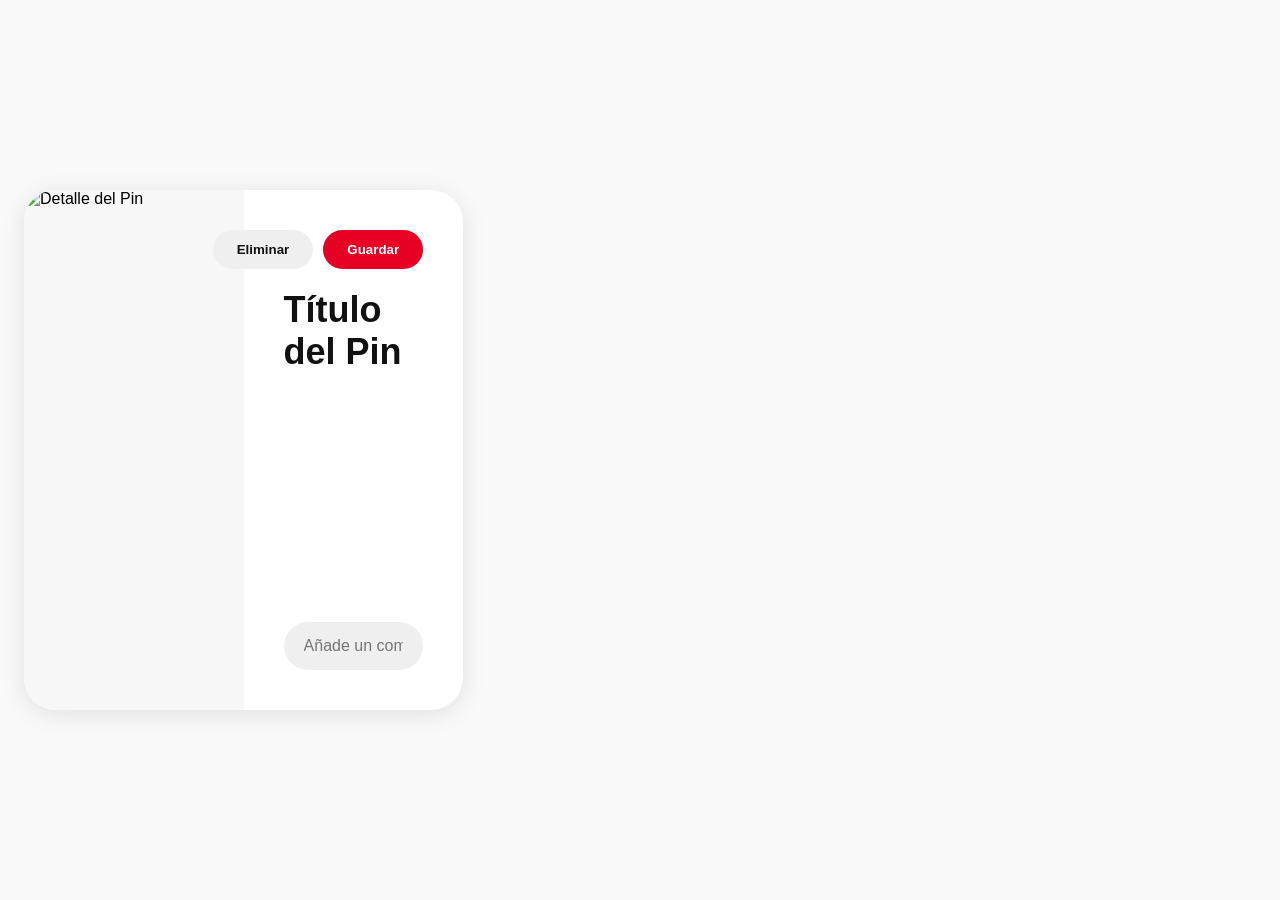
==== detalle.html @ f03af900 "cambios en html" ====
<!DOCTYPE html>
<html lang="es">
<head>
    <meta charset="UTF-8">
    <title>Detalle de Pin | Pinterest-UIDE</title>
    <link rel="stylesheet" href="/css/index.css">
    <link rel="stylesheet" href="/css/detalle.css">
    <script src="https://code.jquery.com/jquery-3.6.0.min.js"></script>
</head>
<body>
    <div class="pin-detail-container">
        <div class="pin-detail-card">
            <div class="pin-detail-image">
                <img id="main-image" src="" alt="Detalle del Pin">
            </div>
            <div class="pin-detail-info">
                <div class="pin-detail-actions">
                    <button class="btn-delete-pin">Eliminar</button>
                    <button class="btn-save">Guardar</button>
                </div>
                <h2 id="pin-title">Título del Pin</h2>
                <div class="comments-section" id="comments-container">
                    </div>
                <div class="comment-box-input">
                    <input type="text" placeholder="Añade un comentario">
                </div>
            </div>
        </div>
    </div>

    <script>
        $(document).ready(function() {
            // Obtener la URL de la imagen de los parámetros
            const urlParams = new URLSearchParams(window.location.search);
            const imageUrl = urlParams.get('image');

            if (imageUrl) {
                $('#main-image').attr('src', imageUrl);
            }
        });
    </script>
</body>
</html>
---- css/index.css ----
/* Reset básico */
* { 
    margin: 0; 
    padding: 0; 
    box-sizing: border-box; 
}

body { 
    display: flex; 
    min-height: 100vh; 
    font-family: -apple-system, BlinkMacSystemFont, "Segoe UI", Roboto, Helvetica, Arial, sans-serif; 
    background-color: #ffffff;
}

/* --- SIDEBAR FIJA --- */
.sidebar { 
    width: 80px; 
    height: 100vh;
    position: fixed;
    left: 0;
    top: 0;
    display: flex; 
    flex-direction: column; 
    align-items: center; 
    padding: 16px 0; 
    background-color: white;
    z-index: 1000;
}

.logo-container { margin-bottom: 24px; }
.logo-img { width: 32px; height: 32px; cursor: pointer; border-radius: 50%; transition: transform 0.2s; }
.logo-img:hover { transform: scale(1.1); }

.nav-icons {
    display: flex;
    flex-direction: column;
    gap: 24px; 
    flex-grow: 1;
}

.settings-container {
    margin-top: auto; 
    padding-bottom: 20px;
}

.icon {
    width: 48px;
    height: 48px;
    padding: 12px;
    display: flex;
    align-items: center;
    justify-content: center;
    cursor: pointer;
    border-radius: 50%;
    transition: background-color 0.2s ease, transform 0.2s;
}

.icon:hover { background-color: #efefef; transform: scale(1.05); }

/* --- CONTENIDO PRINCIPAL --- */
.main-wrapper { 
    flex: 1; 
    margin-left: 80px; 
    display: flex; 
    flex-direction: column; 
}

/* --- HEADER --- */
header {
    display: flex;
    align-items: center;
    padding: 10px 20px;
    height: 80px;
    gap: 15px;
}

.search-container {
    flex-grow: 1;
    display: flex;
    align-items: center;
    background-color: #efefef;
    border-radius: 25px;
    padding: 0 15px;
    height: 48px;
    transition: background-color 0.2s;
}

.search-container:hover { background-color: #e0e0e0; }

.search-icon { width: 20px; height: 20px; opacity: 0.6; }
.camera-icon { width: 24px; height: 24px; cursor: pointer; opacity: 0.6; }

input {
    flex-grow: 1;
    background-color: transparent;
    border: none;
    padding: 10px 15px;
    font-size: 16px;
    outline: none;
}

.profile-icon {
    width: 40px;
    height: 40px;
    border-radius: 50%;
    background-color: #ddd;
    display: flex;
    align-items: center;
    justify-content: center;
    cursor: pointer;
    transition: transform 0.2s;
}

.profile-icon:hover { transform: scale(1.1); }

/* --- CUADRÍCULA MASONRY CON EFECTO HOVER --- */
.masonry-grid { 
    column-count: 5; 
    column-gap: 15px; 
    padding: 20px; 
}

.post-card { 
    display: inline-block;
    width: 100%;
    break-inside: avoid; 
    margin-bottom: 15px;
    cursor: pointer;
    transition: transform 0.3s ease;
}

.post-card:hover {
    transform: scale(1.02); 
    filter: brightness(90%); 
}

.post-card img { 
    width: 100%; 
    display: block; 
    border-radius: 16px; 
}

.detail-page {
    background-color: rgba(0, 0, 0, 0.7);
    display: flex;
    justify-content: center;
    align-items: center;
    min-height: 100vh;
}

.back-btn {
    position: absolute;
    top: 20px; left: 20px;
    background: white;
    border-radius: 50%;
    width: 40px; height: 40px;
    border: none; cursor: pointer;
}

/* Responsividad */
@media (max-width: 1200px) { .masonry-grid { column-count: 4; } }
@media (max-width: 900px) { .masonry-grid { column-count: 3; } }
@media (max-width: 600px) { .masonry-grid { column-count: 2; } }
---- css/detalle.css ----
/* Definición de variables globales (asegúrate de que estén en tu index.css o aquí) */
:root {
    --pinterest-red: #e60023;
    --pinterest-red-hover: #ad081b;
    --gray-light: #efefef;
    --gray-hover: #e2e2e2;
    --text-dark: #111111;
    --text-muted: #767676;
}

body {
    margin: 0;
    padding: 0;
    font-family: -apple-system, BlinkMacSystemFont, "Segoe UI", Roboto, Oxygen, Ubuntu, Cantarell, sans-serif;
    background-color: #f9f9f9;
}

.pin-detail-container {
    display: flex;
    justify-content: center;
    align-items: center;
    padding: 80px 24px;
    min-height: 100vh;
}

.pin-detail-card {
    background: #ffffff;
    display: flex;
    width: 100%;
    max-width: 1000px;
    border-radius: 32px;
    box-shadow: 0 4px 24px rgba(0,0,0,0.1);
    overflow: hidden;
    min-height: 520px;
}

.pin-detail-image {
    width: 50%;
    background: #f7f7f7;
    display: flex;
    align-items: center;
    justify-content: center;
}

.pin-detail-image img {
    width: 100%;
    height: 100%;
    object-fit: cover;
    display: block;
}

.pin-detail-info {
    width: 50%;
    padding: 40px;
    display: flex;
    flex-direction: column;
}

.pin-detail-actions {
    display: flex;
    justify-content: flex-end;
    margin-bottom: 20px;
    gap: 10px;
}

.btn-save {
    background-color: var(--pinterest-red);
    color: white;
    border: none;
    padding: 12px 24px;
    border-radius: 24px;
    font-weight: 700;
    cursor: pointer;
}

.btn-save:hover {
    background-color: var(--pinterest-red-hover);
}

.btn-delete-pin {
    background-color: var(--gray-light);
    color: var(--text-dark);
    border: none;
    padding: 12px 24px;
    border-radius: 24px;
    font-weight: 700;
    cursor: pointer;
}

.pin-detail-info h2 {
    font-size: 36px;
    margin: 0 0 20px 0;
    color: var(--text-dark);
}

.comments-section {
    flex-grow: 1;
    margin: 20px 0;
    overflow-y: auto;
    max-height: 200px;
}

.comment-box-input input {
    width: 100%;
    height: 48px;
    background-color: var(--gray-light);
    border: none;
    border-radius: 24px;
    padding: 0 20px;
    box-sizing: border-box;
}

/* Responsividad para móviles */
@media (max-width: 768px) {
    .pin-detail-card {
        flex-direction: column;
    }
    .pin-detail-image, .pin-detail-info {
        width: 100%;
    }
    .pin-detail-image {
        min-height: 300px;
    }
}
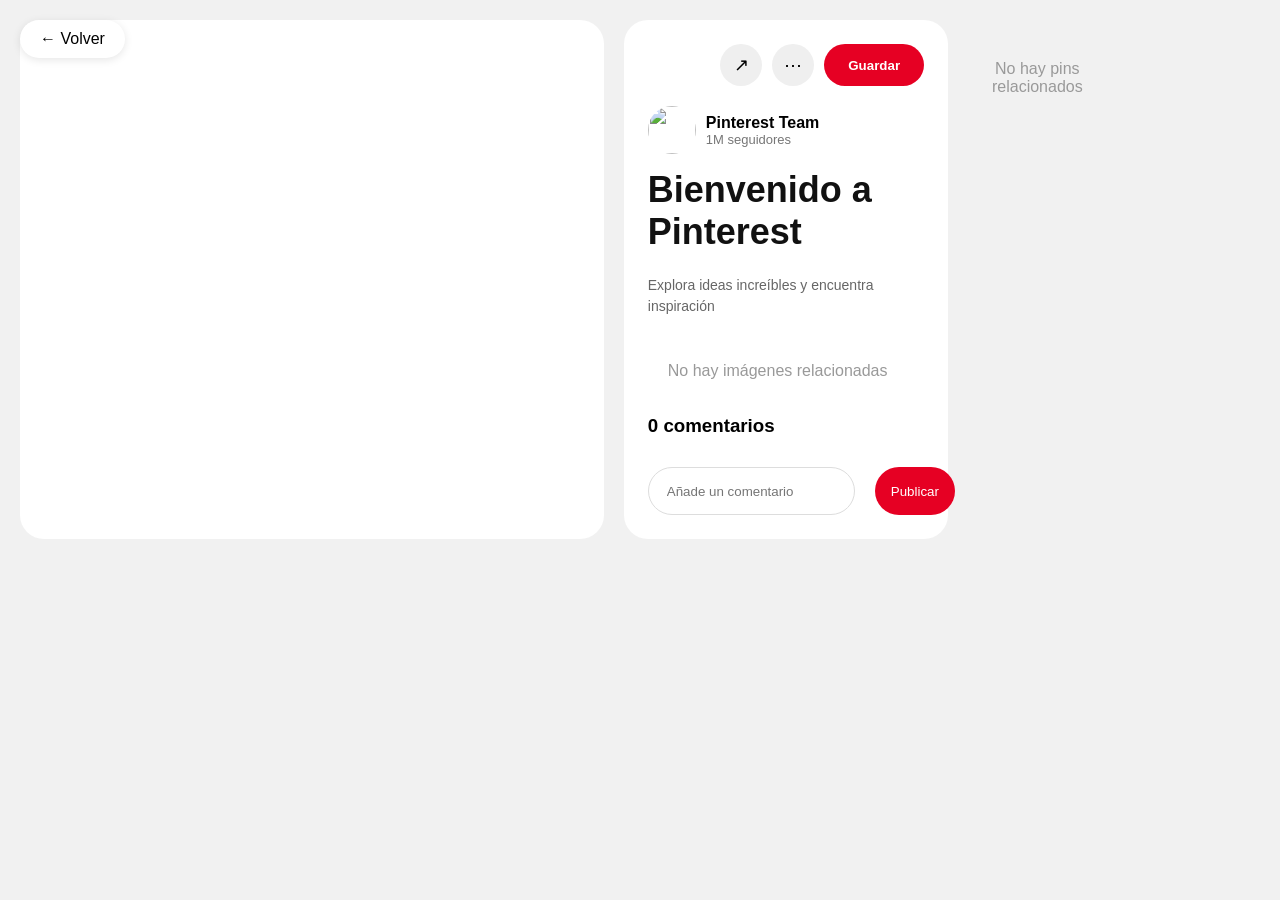
==== commit cf669f78: "cambios iniciales detalle.html y .css" ====
--- a/detalle.html
+++ b/detalle.html
@@ -1,43 +1,349 @@
 <!DOCTYPE html>
 <html lang="es">
+
 <head>
     <meta charset="UTF-8">
-    <title>Detalle de Pin | Pinterest-UIDE</title>
-    <link rel="stylesheet" href="/css/index.css">
+    <meta name="viewport" content="width=device-width, initial-scale=1.0">
+    <title>Detalle de Pin</title>
+
+    <!-- CSS externo -->
     <link rel="stylesheet" href="/css/detalle.css">
+
     <script src="https://code.jquery.com/jquery-3.6.0.min.js"></script>
 </head>
+
 <body>
+
+    <!-- Botón para regresar -->
+    <button class="back-button" onclick="window.location.href='index.html'">← Volver</button>
+
     <div class="pin-detail-container">
+
         <div class="pin-detail-card">
+
+            <!-- Imagen principal -->
             <div class="pin-detail-image">
-                <img id="main-image" src="" alt="Detalle del Pin">
+                <img id="main-image" src="" alt="Pin">
             </div>
+
+            <!-- Información -->
             <div class="pin-detail-info">
+
                 <div class="pin-detail-actions">
-                    <button class="btn-delete-pin">Eliminar</button>
+                    <button class="btn-icon">↗</button>
+                    <button class="btn-icon">⋯</button>
                     <button class="btn-save">Guardar</button>
                 </div>
-                <h2 id="pin-title">Título del Pin</h2>
-                <div class="comments-section" id="comments-container">
+
+                <div class="pin-author" id="author-info">
+                    <img id="author-avatar" src="https://i.pravatar.cc/100?img=12">
+                    <div class="author-data">
+                        <strong id="author-name"></strong>
+                        <span id="author-followers"></span>
                     </div>
+                </div>
+
+                <h2 id="pin-title"></h2>
+                <p id="pin-description" class="pin-description"></p>
+
+                <div class="mini-gallery" id="mini-gallery">
+                    <!-- Las imágenes relacionadas se cargarán aquí -->
+                </div>
+
+                <div class="comments-header">
+                    <h3 id="comments-count">0 comentarios</h3>
+                </div>
+
+                <div class="comments-section" id="comments-section">
+                    <!-- Los comentarios se cargarán aquí -->
+                </div>
+
                 <div class="comment-box-input">
-                    <input type="text" placeholder="Añade un comentario">
-                </div>
+                    <input type="text" id="comment-input" placeholder="Añade un comentario">
+                    <button id="submit-comment" class="btn-submit">Publicar</button>
+                </div>
+
             </div>
+
+            <!-- Recomendados -->
+            <div class="related-pins" id="related-pins">
+                <!-- Los pins relacionados se cargarán aquí -->
+            </div>
+
         </div>
+
     </div>
 
     <script>
-        $(document).ready(function() {
+        $(document).ready(function () {
+
             // Obtener la URL de la imagen de los parámetros
-            const urlParams = new URLSearchParams(window.location.search);
-            const imageUrl = urlParams.get('image');
-
-            if (imageUrl) {
-                $('#main-image').attr('src', imageUrl);
-            }
+            const params = new URLSearchParams(window.location.search);
+            const imageUrl = params.get('image');
+            let currentPost = null;
+            let allPosts = [];
+
+            // Función para obtener todos los posts del backend
+            async function fetchAllPosts() {
+                try {
+                    const response = await fetch('http://localhost:8000/posts');
+                    allPosts = await response.json();
+                    return allPosts;
+                } catch (error) {
+                    console.error('Error cargando posts:', error);
+                    return [];
+                }
+            }
+
+            // Función para obtener el post actual por URL
+            function getCurrentPost() {
+                if (!imageUrl) return null;
+                return allPosts.find(post => post.url === imageUrl);
+            }
+
+            // Función para obtener posts de la misma categoría
+            function getRelatedPosts(currentPost, limit = 4) {
+                if (!currentPost) return [];
+
+                // Filtrar posts de la misma categoría, excluyendo el actual
+                const sameCategory = allPosts.filter(post =>
+                    post.categoria === currentPost.categoria && post.url !== currentPost.url
+                );
+
+                // Si no hay suficientes de la misma categoría, completar con otros posts
+                if (sameCategory.length < limit) {
+                    const otherPosts = allPosts.filter(post =>
+                        post.categoria !== currentPost.categoria && post.url !== currentPost.url
+                    );
+                    return [...sameCategory, ...otherPosts].slice(0, limit);
+                }
+
+                return sameCategory.slice(0, limit);
+            }
+
+            // Función para cargar comentarios desde localStorage
+            function loadComments(postId) {
+                const commentsKey = `comments_${postId}`;
+                const savedComments = localStorage.getItem(commentsKey);
+                return savedComments ? JSON.parse(savedComments) : [];
+            }
+
+            // Función para guardar comentarios en localStorage
+            function saveComments(postId, comments) {
+                const commentsKey = `comments_${postId}`;
+                localStorage.setItem(commentsKey, JSON.stringify(comments));
+            }
+
+            // Función para renderizar comentarios
+            function renderComments(comments) {
+                const commentsSection = $('#comments-section');
+                const commentsCount = $('#comments-count');
+
+                if (comments.length === 0) {
+                    commentsSection.html('<div class="no-comments">No hay comentarios aún. ¡Sé el primero en comentar!</div>');
+                    commentsCount.text('0 comentarios');
+                    return;
+                }
+
+                commentsCount.text(`${comments.length} ${comments.length === 1 ? 'comentario' : 'comentarios'}`);
+
+                commentsSection.empty();
+                comments.forEach(comment => {
+                    const commentDiv = $('<div>').addClass('comment');
+                    const avatar = $('<div>').addClass('comment-avatar').text(comment.nombre.charAt(0).toUpperCase());
+                    const commentContent = $('<div>').addClass('comment-content');
+                    const strong = $('<strong>').text(comment.nombre);
+                    const text = $('<span>').text(` ${comment.texto}`);
+                    const date = $('<div>').addClass('comment-date').text(new Date(comment.fecha).toLocaleDateString());
+
+                    commentContent.append(strong);
+                    commentContent.append(text);
+                    commentContent.append(date);
+                    commentDiv.append(avatar);
+                    commentDiv.append(commentContent);
+                    commentsSection.append(commentDiv);
+                });
+            }
+
+            // Función para agregar un comentario
+            function addComment(commentText, nombre) {
+                if (!commentText.trim()) return false;
+
+                const postId = currentPost.id || currentPost.url;
+                const comments = loadComments(postId);
+
+                const newComment = {
+                    id: Date.now(),
+                    nombre: nombre,
+                    texto: commentText.trim(),
+                    fecha: new Date().toISOString()
+                };
+
+                comments.push(newComment);
+                saveComments(postId, comments);
+                renderComments(comments);
+                return true;
+            }
+
+            // Función para renderizar mini galería (imágenes relacionadas)
+            function renderMiniGallery(relatedPosts) {
+                const miniGallery = $('#mini-gallery');
+                miniGallery.empty();
+
+                if (relatedPosts.length === 0) {
+                    miniGallery.html('<p class="no-related">No hay imágenes relacionadas</p>');
+                    return;
+                }
+
+                relatedPosts.slice(0, 3).forEach(post => {
+                    const img = $('<img>')
+                        .attr('src', post.url)
+                        .attr('alt', post.titulo)
+                        .attr('title', post.titulo)
+                        .on('click', function () {
+                            window.location.href = `detalle.html?image=${encodeURIComponent(post.url)}`;
+                        });
+                    miniGallery.append(img);
+                });
+            }
+
+            // Función para renderizar pins relacionados
+            function renderRelatedPins(relatedPosts) {
+                const relatedPinsSection = $('#related-pins');
+                relatedPinsSection.empty();
+
+                if (relatedPosts.length === 0) {
+                    relatedPinsSection.html('<p class="no-related">No hay pins relacionados</p>');
+                    return;
+                }
+
+                relatedPosts.forEach(post => {
+                    const relatedCard = $('<div>').addClass('related-card');
+                    const img = $('<img>')
+                        .attr('src', post.url)
+                        .attr('alt', post.titulo)
+                        .on('click', function () {
+                            window.location.href = `detalle.html?image=${encodeURIComponent(post.url)}`;
+                        });
+                    const p = $('<p>').text(post.titulo);
+
+                    relatedCard.append(img);
+                    relatedCard.append(p);
+                    relatedPinsSection.append(relatedCard);
+                });
+            }
+
+            // Función para formatear número de seguidores
+            function formatFollowers(count) {
+                if (!count) return "0 seguidores";
+                if (count >= 1000) {
+                    return (count / 1000).toFixed(1) + 'k seguidores';
+                }
+                return count + ' seguidores';
+            }
+
+            // Función principal para cargar la página
+            async function loadPage() {
+                await fetchAllPosts();
+
+                currentPost = getCurrentPost();
+
+                if (currentPost) {
+                    // Cargar imagen principal y título
+                    $("#main-image").attr("src", currentPost.url);
+                    $("#pin-title").text(currentPost.titulo);
+
+                    // Cargar descripción si existe
+                    if (currentPost.descripcion) {
+                        $("#pin-description").text(currentPost.descripcion).show();
+                    } else {
+                        $("#pin-description").hide();
+                    }
+
+                    // Cargar información del autor desde el post
+                    const autorNombre = currentPost.autor_nombre || "Usuario Anónimo";
+                    $("#author-name").text(autorNombre);
+
+                    // Generar número aleatorio de seguidores para demostración
+                    const followersCount = Math.floor(Math.random() * 10000);
+                    $("#author-followers").text(formatFollowers(followersCount));
+
+                    // Cambiar avatar según el autor
+                    const avatarNum = autorNombre.length % 70;
+                    $("#author-avatar").attr("src", `https://i.pravatar.cc/100?img=${avatarNum}`);
+
+                    // Obtener posts de la misma categoría
+                    const relatedPosts = getRelatedPosts(currentPost);
+
+                    // Renderizar mini galería y pins relacionados
+                    renderMiniGallery(relatedPosts);
+                    renderRelatedPins(relatedPosts);
+
+                    // Cargar comentarios guardados
+                    const postId = currentPost.id;
+                    const savedComments = loadComments(postId);
+                    renderComments(savedComments);
+
+                } else if (imageUrl) {
+                    // Si no se encuentra el post pero tenemos la URL
+                    $("#main-image").attr("src", imageUrl);
+                    $("#pin-title").text("Sin título");
+                    $("#pin-description").hide();
+                    $("#author-name").text("Usuario Anónimo");
+                    $("#author-followers").text("0 seguidores");
+
+                    // Mostrar todos los posts como relacionados
+                    const relatedPosts = allPosts.filter(post => post.url !== imageUrl).slice(0, 4);
+                    renderRelatedPins(relatedPosts);
+                    renderMiniGallery(relatedPosts.slice(0, 3));
+
+                    // Cargar comentarios por URL
+                    const comments = loadComments(imageUrl);
+                    renderComments(comments);
+                    currentPost = { id: imageUrl, url: imageUrl, autor_nombre: "Usuario Anónimo" };
+
+                } else {
+                    // Imagen por defecto
+                    $("#main-image").attr("src", "https://images.unsplash.com/photo-1517841905240-472988babdf9?w=900");
+                    $("#pin-title").text("Bienvenido a Pinterest");
+                    $("#pin-description").text("Explora ideas increíbles y encuentra inspiración").show();
+                    $("#author-name").text("Pinterest Team");
+                    $("#author-followers").text("1M seguidores");
+
+                    const defaultRelated = allPosts.slice(0, 4);
+                    renderRelatedPins(defaultRelated);
+                    renderMiniGallery(defaultRelated.slice(0, 3));
+
+                    currentPost = { id: 'default', url: 'default', autor_nombre: "Pinterest Team" };
+                }
+            }
+
+            // Evento para agregar comentarios
+            $('#submit-comment').on('click', function () {
+                const commentText = $('#comment-input').val();
+                const nombre = currentPost?.autor_nombre || "Usuario Anónimo";
+
+                if (commentText.trim()) {
+                    const success = addComment(commentText, nombre);
+                    if (success) {
+                        $('#comment-input').val('');
+                    }
+                }
+            });
+
+            // Permitir enviar comentario con Enter
+            $('#comment-input').on('keypress', function (e) {
+                if (e.which === 13) {
+                    $('#submit-comment').click();
+                }
+            });
+
+            // Cargar la página
+            loadPage();
+
         });
     </script>
+
 </body>
+
 </html>
--- a/css/detalle.css
+++ b/css/detalle.css
@@ -1,4 +1,3 @@
-/* Definición de variables globales (asegúrate de que estén en tu index.css o aquí) */
 :root {
     --pinterest-red: #e60023;
     --pinterest-red-hover: #ad081b;
@@ -8,38 +7,63 @@
     --text-muted: #767676;
 }
 
-body {
+* {
     margin: 0;
     padding: 0;
-    font-family: -apple-system, BlinkMacSystemFont, "Segoe UI", Roboto, Oxygen, Ubuntu, Cantarell, sans-serif;
-    background-color: #f9f9f9;
-}
-
+    box-sizing: border-box;
+}
+
+body {
+    background: #f1f1f1;
+    font-family: -apple-system, BlinkMacSystemFont, "Segoe UI", Roboto, sans-serif;
+}
+
+/* Botón de volver */
+.back-button {
+    position: fixed;
+    top: 20px;
+    left: 20px;
+    z-index: 1000;
+    background: white;
+    border: none;
+    border-radius: 50px;
+    padding: 10px 20px;
+    cursor: pointer;
+    font-size: 16px;
+    font-weight: 500;
+    box-shadow: 0 2px 8px rgba(0, 0, 0, 0.1);
+    transition: all 0.3s ease;
+}
+
+.back-button:hover {
+    background: #f0f0f0;
+    transform: translateX(-2px);
+    box-shadow: 0 4px 12px rgba(0, 0, 0, 0.15);
+}
+
+/* CONTENEDOR GENERAL */
 .pin-detail-container {
-    display: flex;
-    justify-content: center;
-    align-items: center;
-    padding: 80px 24px;
+    width: 100%;
     min-height: 100vh;
-}
-
+    padding: 20px;
+}
+
+/* GRID PRINCIPAL */
 .pin-detail-card {
-    background: #ffffff;
-    display: flex;
     width: 100%;
-    max-width: 1000px;
-    border-radius: 32px;
-    box-shadow: 0 4px 24px rgba(0,0,0,0.1);
+    max-width: 1400px;
+    margin: auto;
+    display: grid;
+    grid-template-columns: minmax(320px, 1.8fr) minmax(300px, 1fr) minmax(250px, .9fr);
+    gap: 20px;
+}
+
+/* IMAGEN PRINCIPAL */
+.pin-detail-image {
+    background: white;
+    border-radius: 24px;
     overflow: hidden;
-    min-height: 520px;
-}
-
-.pin-detail-image {
-    width: 50%;
-    background: #f7f7f7;
-    display: flex;
-    align-items: center;
-    justify-content: center;
+    min-height: 500px;
 }
 
 .pin-detail-image img {
@@ -49,76 +73,292 @@
     display: block;
 }
 
+/* INFORMACIÓN */
 .pin-detail-info {
-    width: 50%;
-    padding: 40px;
+    background: white;
+    border-radius: 24px;
+    padding: 24px;
     display: flex;
     flex-direction: column;
+    min-height: 500px;
 }
 
 .pin-detail-actions {
     display: flex;
     justify-content: flex-end;
+    gap: 10px;
     margin-bottom: 20px;
-    gap: 10px;
+}
+
+.btn-icon {
+    width: 42px;
+    height: 42px;
+    border: none;
+    border-radius: 50%;
+    background: var(--gray-light);
+    cursor: pointer;
+    font-size: 18px;
+}
+
+.btn-icon:hover {
+    background: var(--gray-hover);
 }
 
 .btn-save {
-    background-color: var(--pinterest-red);
+    background: var(--pinterest-red);
     color: white;
     border: none;
-    padding: 12px 24px;
     border-radius: 24px;
+    padding: 0 24px;
     font-weight: 700;
     cursor: pointer;
 }
 
 .btn-save:hover {
-    background-color: var(--pinterest-red-hover);
-}
-
-.btn-delete-pin {
-    background-color: var(--gray-light);
-    color: var(--text-dark);
+    background: var(--pinterest-red-hover);
+}
+
+/* Botón de publicar comentario */
+.btn-submit {
+    background: var(--pinterest-red);
+    color: white;
     border: none;
-    padding: 12px 24px;
-    border-radius: 24px;
-    font-weight: 700;
-    cursor: pointer;
+    border-radius: 25px;
+    padding: 8px 16px;
+    cursor: pointer;
+    font-weight: 500;
+    margin-left: 10px;
+    transition: background 0.3s ease;
+}
+
+.btn-submit:hover {
+    background: var(--pinterest-red-hover);
+}
+
+.pin-author {
+    display: flex;
+    align-items: center;
+    gap: 10px;
+    margin-bottom: 15px;
+}
+
+.pin-author img {
+    width: 48px;
+    height: 48px;
+    border-radius: 50%;
+    object-fit: cover;
+}
+
+.author-data {
+    display: flex;
+    flex-direction: column;
+}
+
+.author-data span {
+    font-size: 13px;
+    color: var(--text-muted);
 }
 
 .pin-detail-info h2 {
     font-size: 36px;
-    margin: 0 0 20px 0;
+    margin-bottom: 12px;
     color: var(--text-dark);
 }
 
+.pin-description {
+    color: #666;
+    font-size: 14px;
+    margin: 10px 0;
+    line-height: 1.5;
+}
+
+/* MINI GALERÍA */
+.mini-gallery {
+    display: flex;
+    gap: 10px;
+    margin: 15px 0;
+    overflow-x: auto;
+}
+
+.mini-gallery img {
+    width: 80px;
+    height: 80px;
+    border-radius: 12px;
+    object-fit: cover;
+    cursor: pointer;
+    transition: transform 0.2s ease;
+}
+
+.mini-gallery img:hover {
+    transform: scale(1.05);
+}
+
+/* COMENTARIOS */
+.comments-header {
+    margin-bottom: 15px;
+}
+
 .comments-section {
-    flex-grow: 1;
-    margin: 20px 0;
+    flex: 1;
     overflow-y: auto;
-    max-height: 200px;
+    max-height: 300px;
+}
+
+.comment {
+    display: flex;
+    gap: 12px;
+    margin-bottom: 15px;
+    padding: 10px;
+    border-radius: 12px;
+    background: #f8f8f8;
+}
+
+.comment-avatar {
+    width: 36px;
+    height: 36px;
+    border-radius: 50%;
+    background: var(--pinterest-red);
+    color: white;
+    display: flex;
+    align-items: center;
+    justify-content: center;
+    font-weight: bold;
+    flex-shrink: 0;
+}
+
+.comment-content {
+    flex: 1;
+}
+
+.comment strong {
+    display: block;
+    margin-bottom: 4px;
+}
+
+.comment-date {
+    font-size: 11px;
+    color: #999;
+    margin-top: 4px;
+}
+
+.no-comments {
+    text-align: center;
+    color: #999;
+    padding: 20px;
+    font-style: italic;
+}
+
+/* INPUT COMENTARIOS */
+.comment-box-input {
+    display: flex;
+    gap: 10px;
+    margin-top: 15px;
 }
 
 .comment-box-input input {
+    flex: 1;
+    height: 48px;
+    border: 1px solid #ddd;
+    border-radius: 25px;
+    background: white;
+    padding: 0 18px;
+    outline: none;
+}
+
+.comment-box-input input:focus {
+    border-color: var(--pinterest-red);
+}
+
+/* RECOMENDADOS */
+.related-pins {
+    display: grid;
+    grid-template-columns: 1fr 1fr;
+    gap: 15px;
+    margin-top: 20px;
+}
+
+.related-card {
+    cursor: pointer;
+    transition: transform 0.2s ease;
+}
+
+.related-card:hover {
+    transform: translateY(-4px);
+}
+
+.related-card img {
     width: 100%;
-    height: 48px;
-    background-color: var(--gray-light);
-    border: none;
-    border-radius: 24px;
-    padding: 0 20px;
-    box-sizing: border-box;
-}
-
-/* Responsividad para móviles */
+    aspect-ratio: 3/4;
+    object-fit: cover;
+    border-radius: 16px;
+    display: block;
+}
+
+.related-card p {
+    margin-top: 8px;
+    font-size: 14px;
+    font-weight: 600;
+    text-align: center;
+}
+
+.no-related {
+    text-align: center;
+    color: #999;
+    padding: 20px;
+}
+
+/* TABLET */
+@media (max-width: 1200px) {
+    .pin-detail-card {
+        grid-template-columns: 2fr 1fr;
+    }
+
+    .related-pins {
+        grid-column: 1 / -1;
+        grid-template-columns: repeat(4, 1fr);
+    }
+}
+
+/* MÓVIL */
 @media (max-width: 768px) {
+    .pin-detail-container {
+        padding: 10px;
+    }
+
     .pin-detail-card {
+        display: flex;
         flex-direction: column;
     }
-    .pin-detail-image, .pin-detail-info {
+
+    .pin-detail-image {
+        min-height: 350px;
+    }
+
+    .pin-detail-info {
+        min-height: auto;
+    }
+
+    .related-pins {
+        grid-template-columns: 1fr 1fr;
+    }
+
+    .pin-detail-info h2 {
+        font-size: 28px;
+    }
+}
+
+/* CELULAR PEQUEÑO */
+@media (max-width: 480px) {
+    .related-pins {
+        grid-template-columns: 1fr;
+    }
+
+    .pin-detail-actions {
+        flex-wrap: wrap;
+    }
+
+    .btn-save {
         width: 100%;
-    }
-    .pin-detail-image {
-        min-height: 300px;
+        height: 45px;
     }
 }
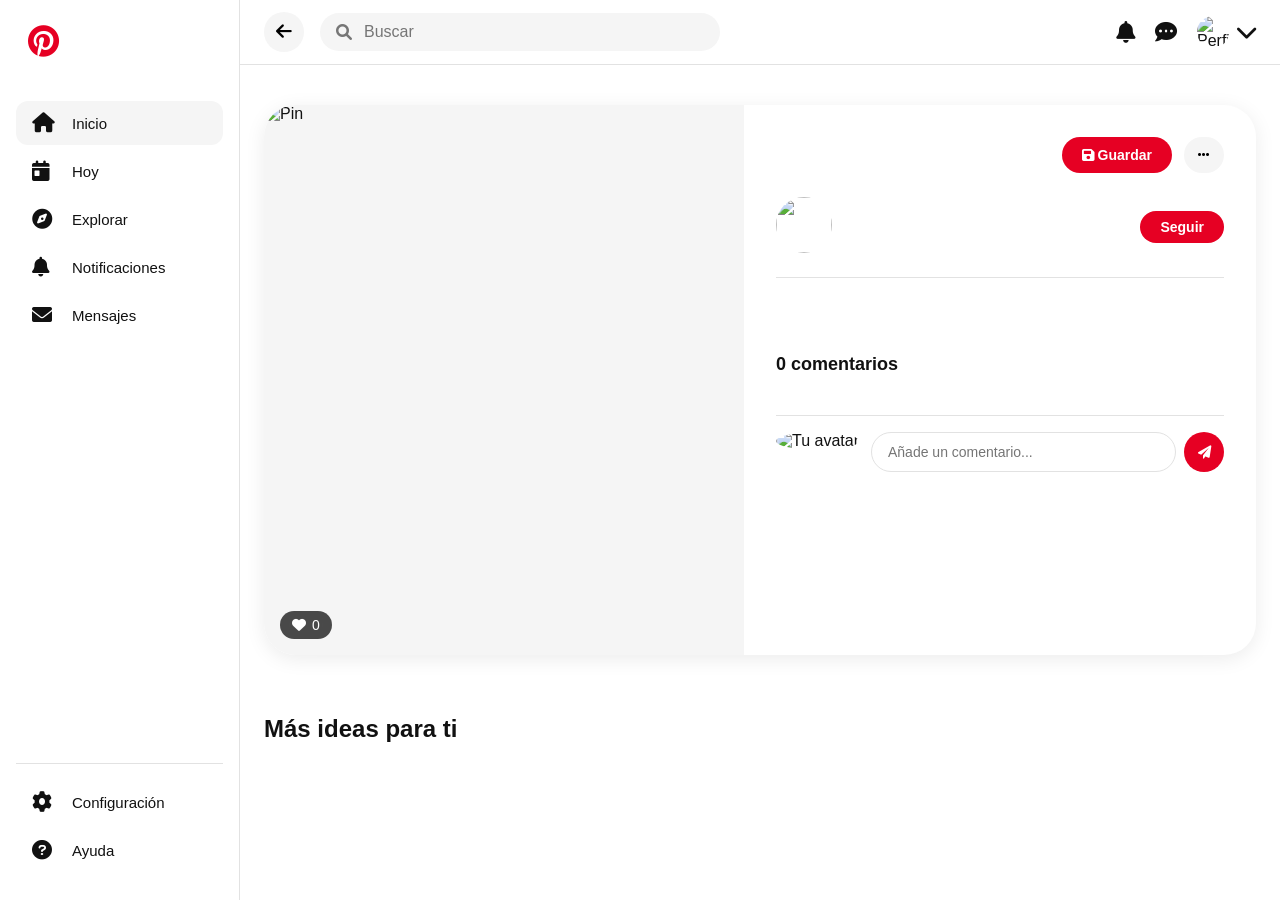
==== commit a2e1bab4: "cambios index simples" ====
--- a/detalle.html
+++ b/detalle.html
@@ -4,86 +4,197 @@
 <head>
     <meta charset="UTF-8">
     <meta name="viewport" content="width=device-width, initial-scale=1.0">
-    <title>Detalle de Pin</title>
-
-    <!-- CSS externo -->
+    <title>Detalle de Pin | Pinterest</title>
+
     <link rel="stylesheet" href="/css/detalle.css">
-
+    <link rel="stylesheet" href="https://cdnjs.cloudflare.com/ajax/libs/font-awesome/6.0.0-beta3/css/all.min.css">
     <script src="https://code.jquery.com/jquery-3.6.0.min.js"></script>
 </head>
 
 <body>
 
-    <!-- Botón para regresar -->
-    <button class="back-button" onclick="window.location.href='index.html'">← Volver</button>
-
-    <div class="pin-detail-container">
-
-        <div class="pin-detail-card">
-
-            <!-- Imagen principal -->
-            <div class="pin-detail-image">
-                <img id="main-image" src="" alt="Pin">
+    <div class="app-container">
+        
+        <!-- BARRA LATERAL IZQUIERDA -->
+        <aside class="sidebar">
+            <div class="sidebar-logo">
+                <i class="fab fa-pinterest"></i>
             </div>
-
-            <!-- Información -->
-            <div class="pin-detail-info">
-
-                <div class="pin-detail-actions">
-                    <button class="btn-icon">↗</button>
-                    <button class="btn-icon">⋯</button>
-                    <button class="btn-save">Guardar</button>
-                </div>
-
-                <div class="pin-author" id="author-info">
-                    <img id="author-avatar" src="https://i.pravatar.cc/100?img=12">
-                    <div class="author-data">
-                        <strong id="author-name"></strong>
-                        <span id="author-followers"></span>
+            <nav class="sidebar-nav">
+                <div class="nav-item active">
+                    <i class="fas fa-home"></i>
+                    <span>Inicio</span>
+                </div>
+                <div class="nav-item">
+                    <i class="fas fa-calendar-day"></i>
+                    <span>Hoy</span>
+                </div>
+                <div class="nav-item">
+                    <i class="fas fa-compass"></i>
+                    <span>Explorar</span>
+                </div>
+                <div class="nav-item">
+                    <i class="fas fa-bell"></i>
+                    <span>Notificaciones</span>
+                </div>
+                <div class="nav-item">
+                    <i class="fas fa-envelope"></i>
+                    <span>Mensajes</span>
+                </div>
+            </nav>
+            <div class="sidebar-footer">
+                <div class="nav-item">
+                    <i class="fas fa-cog"></i>
+                    <span>Configuración</span>
+                </div>
+                <div class="nav-item">
+                    <i class="fas fa-question-circle"></i>
+                    <span>Ayuda</span>
+                </div>
+            </div>
+        </aside>
+
+        <!-- CONTENIDO PRINCIPAL -->
+        <div class="main-content">
+            
+            <!-- HEADER SUPERIOR -->
+            <header class="header">
+                <div class="header-left">
+                    <button class="back-button" id="backButton">
+                        <i class="fas fa-arrow-left"></i>
+                    </button>
+                    <div class="search-bar">
+                        <i class="fas fa-search"></i>
+                        <input type="text" placeholder="Buscar">
                     </div>
                 </div>
-
-                <h2 id="pin-title"></h2>
-                <p id="pin-description" class="pin-description"></p>
-
-                <div class="mini-gallery" id="mini-gallery">
-                    <!-- Las imágenes relacionadas se cargarán aquí -->
-                </div>
-
-                <div class="comments-header">
-                    <h3 id="comments-count">0 comentarios</h3>
-                </div>
-
-                <div class="comments-section" id="comments-section">
-                    <!-- Los comentarios se cargarán aquí -->
-                </div>
-
-                <div class="comment-box-input">
-                    <input type="text" id="comment-input" placeholder="Añade un comentario">
-                    <button id="submit-comment" class="btn-submit">Publicar</button>
+                <div class="header-right">
+                    <i class="fas fa-bell"></i>
+                    <i class="fas fa-comment-dots"></i>
+                    <div class="profile-icon">
+                        <img src="https://i.pravatar.cc/100?img=12" alt="Perfil">
+                        <i class="fas fa-chevron-down"></i>
+                    </div>
+                </div>
+            </header>
+
+            <!-- CONTENEDOR DEL PIN -->
+            <div class="pin-container">
+                
+                <!-- CARTA PRINCIPAL -->
+                <div class="pin-main-card">
+                    
+                    <!-- SECCIÓN DE LA IMAGEN -->
+                    <div class="pin-image-section">
+                        <img id="main-image" src="" alt="Pin">
+                        
+                        <!-- BOTONES SOBRE LA IMAGEN -->
+                        <div class="image-overlay">
+                            <button class="overlay-btn expand-btn" id="expandBtn">
+                                <i class="fas fa-expand"></i>
+                            </button>
+                            <button class="overlay-btn like-btn" id="likeBtn">
+                                <i class="far fa-heart"></i>
+                            </button>
+                            <button class="overlay-btn share-btn">
+                                <i class="fas fa-share-alt"></i>
+                            </button>
+                        </div>
+                        
+                        <!-- CONTADOR DE LIKES -->
+                        <div class="likes-count" id="likesCount">
+                            <i class="fas fa-heart"></i>
+                            <span id="likesNumber">0</span>
+                        </div>
+                    </div>
+
+                    <!-- SECCIÓN DE INFORMACIÓN -->
+                    <div class="pin-info-section">
+                        
+                        <!-- BOTONES DE ACCIÓN -->
+                        <div class="pin-actions-top">
+                            <button class="action-btn save-btn" id="savePinBtn">
+                                <i class="fas fa-save"></i> Guardar
+                            </button>
+                            <button class="action-btn more-btn">
+                                <i class="fas fa-ellipsis-h"></i>
+                            </button>
+                        </div>
+
+                        <!-- INFORMACIÓN DEL AUTOR -->
+                        <div class="author-section">
+                            <div class="author-avatar">
+                                <img id="author-avatar" src="">
+                            </div>
+                            <div class="author-details">
+                                <strong id="author-name"></strong>
+                                <span id="author-followers"></span>
+                            </div>
+                            <button class="follow-btn" id="followBtn">Seguir</button>
+                        </div>
+
+                        <!-- TÍTULO Y DESCRIPCIÓN -->
+                        <h1 id="pin-title"></h1>
+                        <p id="pin-description" class="pin-description"></p>
+
+                        <!-- SECCIÓN DE COMENTARIOS -->
+                        <div class="comments-wrapper">
+                            <div class="comments-header">
+                                <h3 id="comments-count">0 comentarios</h3>
+                            </div>
+
+                            <div id="comments-list" class="comments-list">
+                                <!-- Comentarios dinámicos -->
+                            </div>
+
+                            <!-- INPUT PARA NUEVO COMENTARIO -->
+                            <div class="comment-input-wrapper">
+                                <div class="comment-avatar-small">
+                                    <img src="https://i.pravatar.cc/100?img=99" alt="Tu avatar">
+                                </div>
+                                <div class="comment-input-field">
+                                    <input type="text" id="comment-input" placeholder="Añade un comentario...">
+                                    <button id="submitCommentBtn" class="send-comment-btn">
+                                        <i class="fas fa-paper-plane"></i>
+                                    </button>
+                                </div>
+                            </div>
+                        </div>
+
+                    </div>
+                </div>
+
+                <!-- SECCIÓN DE MÁS IDEAS -->
+                <div class="more-ideas-section">
+                    <h3>Más ideas para ti</h3>
+                    <div class="related-pins-grid" id="relatedPinsGrid">
+                        <!-- Pins relacionados -->
+                    </div>
                 </div>
 
             </div>
-
-            <!-- Recomendados -->
-            <div class="related-pins" id="related-pins">
-                <!-- Los pins relacionados se cargarán aquí -->
-            </div>
-
         </div>
-
+    </div>
+
+    <!-- MODAL PARA AMPLIAR IMAGEN -->
+    <div id="imageModal" class="modal">
+        <div class="modal-content">
+            <span class="close-modal">&times;</span>
+            <img id="modalImage" src="">
+        </div>
     </div>
 
     <script>
         $(document).ready(function () {
-
-            // Obtener la URL de la imagen de los parámetros
             const params = new URLSearchParams(window.location.search);
             const imageUrl = params.get('image');
             let currentPost = null;
             let allPosts = [];
-
-            // Función para obtener todos los posts del backend
+            let isLiked = false;
+            let likesCount = 0;
+
+            // ========== FUNCIONES DE LA API ==========
+            
             async function fetchAllPosts() {
                 try {
                     const response = await fetch('http://localhost:8000/posts');
@@ -91,259 +202,449 @@
                     return allPosts;
                 } catch (error) {
                     console.error('Error cargando posts:', error);
-                    return [];
-                }
-            }
-
-            // Función para obtener el post actual por URL
+                    // Datos de respaldo si la API no está disponible
+                    allPosts = [
+                        { id: 1, url: "https://images.unsplash.com/photo-1517841905240-472988babdf9?w=600", titulo: "Inspiración Creativa", categoria: "Arte", autor_nombre: "Artista Digital", descripcion: "Una obra llena de creatividad" },
+                        { id: 2, url: "https://images.unsplash.com/photo-1506744038136-46273834b3fb?w=600", titulo: "Paisajes", categoria: "Naturaleza", autor_nombre: "Viajero", descripcion: "Hermosos paisajes" }
+                    ];
+                    return allPosts;
+                }
+            }
+
             function getCurrentPost() {
                 if (!imageUrl) return null;
                 return allPosts.find(post => post.url === imageUrl);
             }
 
-            // Función para obtener posts de la misma categoría
-            function getRelatedPosts(currentPost, limit = 4) {
+            function getRelatedPosts(currentPost, limit = 8) {
                 if (!currentPost) return [];
-
-                // Filtrar posts de la misma categoría, excluyendo el actual
                 const sameCategory = allPosts.filter(post =>
                     post.categoria === currentPost.categoria && post.url !== currentPost.url
                 );
-
-                // Si no hay suficientes de la misma categoría, completar con otros posts
                 if (sameCategory.length < limit) {
                     const otherPosts = allPosts.filter(post =>
                         post.categoria !== currentPost.categoria && post.url !== currentPost.url
                     );
                     return [...sameCategory, ...otherPosts].slice(0, limit);
                 }
-
                 return sameCategory.slice(0, limit);
             }
 
-            // Función para cargar comentarios desde localStorage
+            // ========== FUNCIONES DE LIKES (CON NÚMEROS ALEATORIOS Y DINÁMICOS) ==========
+            
+            function loadLikes(postId) {
+                const likesKey = `likes_${postId}`;
+                const savedLikes = localStorage.getItem(likesKey);
+                if (savedLikes) {
+                    const data = JSON.parse(savedLikes);
+                    likesCount = data.count;
+                    isLiked = data.liked || false;
+                } else {
+                    // NÚMERO ALEATORIO PARA CADA IMAGEN (entre 50 y 550)
+                    likesCount = Math.floor(Math.random() * 500) + 50;
+                    isLiked = false;
+                }
+                updateLikesUI();
+            }
+
+            function saveLikes(postId) {
+                const likesKey = `likes_${postId}`;
+                localStorage.setItem(likesKey, JSON.stringify({
+                    count: likesCount,
+                    liked: isLiked
+                }));
+            }
+
+            function updateLikesUI() {
+                $('#likesNumber').text(likesCount.toLocaleString());
+                const likeIcon = $('#likeBtn i');
+                if (isLiked) {
+                    likeIcon.removeClass('far').addClass('fas');
+                    likeIcon.css('color', '#e60023');
+                } else {
+                    likeIcon.removeClass('fas').addClass('far');
+                    likeIcon.css('color', 'white');
+                }
+            }
+
+            function toggleLike() {
+                const postId = currentPost.id || currentPost.url;
+                if (isLiked) {
+                    likesCount--;  // RESTA 1 SI QUITA EL LIKE
+                    isLiked = false;
+                } else {
+                    likesCount++;  // SUMA 1 SI DA LIKE
+                    isLiked = true;
+                }
+                updateLikesUI();
+                saveLikes(postId);
+                
+                // Animación del corazón
+                const likeBtn = $('#likeBtn');
+                likeBtn.addClass('like-animation');
+                setTimeout(() => {
+                    likeBtn.removeClass('like-animation');
+                }, 300);
+            }
+
+            // ========== FUNCIONES DE COMENTARIOS ==========
+            
             function loadComments(postId) {
                 const commentsKey = `comments_${postId}`;
                 const savedComments = localStorage.getItem(commentsKey);
                 return savedComments ? JSON.parse(savedComments) : [];
             }
 
-            // Función para guardar comentarios en localStorage
             function saveComments(postId, comments) {
                 const commentsKey = `comments_${postId}`;
                 localStorage.setItem(commentsKey, JSON.stringify(comments));
             }
 
-            // Función para renderizar comentarios
             function renderComments(comments) {
-                const commentsSection = $('#comments-section');
+                const commentsList = $('#comments-list');
                 const commentsCount = $('#comments-count');
 
                 if (comments.length === 0) {
-                    commentsSection.html('<div class="no-comments">No hay comentarios aún. ¡Sé el primero en comentar!</div>');
+                    commentsList.html(`
+                        <div class="no-comments">
+                            <i class="far fa-comment-dots"></i>
+                            <p>No hay comentarios aún. ¡Sé el primero en comentar!</p>
+                        </div>
+                    `);
                     commentsCount.text('0 comentarios');
                     return;
                 }
 
                 commentsCount.text(`${comments.length} ${comments.length === 1 ? 'comentario' : 'comentarios'}`);
-
-                commentsSection.empty();
-                comments.forEach(comment => {
-                    const commentDiv = $('<div>').addClass('comment');
-                    const avatar = $('<div>').addClass('comment-avatar').text(comment.nombre.charAt(0).toUpperCase());
-                    const commentContent = $('<div>').addClass('comment-content');
-                    const strong = $('<strong>').text(comment.nombre);
-                    const text = $('<span>').text(` ${comment.texto}`);
-                    const date = $('<div>').addClass('comment-date').text(new Date(comment.fecha).toLocaleDateString());
-
-                    commentContent.append(strong);
-                    commentContent.append(text);
-                    commentContent.append(date);
-                    commentDiv.append(avatar);
-                    commentDiv.append(commentContent);
-                    commentsSection.append(commentDiv);
+                commentsList.empty();
+
+                comments.slice().reverse().forEach(comment => {
+                    const commentHtml = `
+                        <div class="comment-item">
+                            <div class="comment-avatar-img">
+                                <img src="https://i.pravatar.cc/100?img=${comment.nombre.length}" alt="${comment.nombre}">
+                            </div>
+                            <div class="comment-content-detail">
+                                <div class="comment-header-detail">
+                                    <strong>${escapeHtml(comment.nombre)}</strong>
+                                    <span class="comment-time">${formatDate(comment.fecha)}</span>
+                                </div>
+                                <p>${escapeHtml(comment.texto)}</p>
+                            </div>
+                        </div>
+                    `;
+                    commentsList.append(commentHtml);
                 });
             }
 
-            // Función para agregar un comentario
+            function formatDate(dateString) {
+                const date = new Date(dateString);
+                const now = new Date();
+                const diff = now - date;
+                const minutes = Math.floor(diff / 60000);
+                const hours = Math.floor(diff / 3600000);
+                const days = Math.floor(diff / 86400000);
+
+                if (minutes < 1) return 'Justo ahora';
+                if (minutes < 60) return `Hace ${minutes} min`;
+                if (hours < 24) return `Hace ${hours} h`;
+                if (days < 7) return `Hace ${days} d`;
+                return date.toLocaleDateString();
+            }
+
+            function escapeHtml(text) {
+                const div = document.createElement('div');
+                div.textContent = text;
+                return div.innerHTML;
+            }
+
             function addComment(commentText, nombre) {
                 if (!commentText.trim()) return false;
-
                 const postId = currentPost.id || currentPost.url;
                 const comments = loadComments(postId);
-
                 const newComment = {
                     id: Date.now(),
                     nombre: nombre,
                     texto: commentText.trim(),
                     fecha: new Date().toISOString()
                 };
-
                 comments.push(newComment);
                 saveComments(postId, comments);
                 renderComments(comments);
                 return true;
             }
 
-            // Función para renderizar mini galería (imágenes relacionadas)
-            function renderMiniGallery(relatedPosts) {
-                const miniGallery = $('#mini-gallery');
-                miniGallery.empty();
+            // ========== RENDERIZAR PINS RELACIONADOS ==========
+            
+            function renderRelatedPins(relatedPosts) {
+                const container = $('#relatedPinsGrid');
+                container.empty();
 
                 if (relatedPosts.length === 0) {
-                    miniGallery.html('<p class="no-related">No hay imágenes relacionadas</p>');
+                    container.html('<p class="no-related">No hay pins relacionados</p>');
                     return;
                 }
 
-                relatedPosts.slice(0, 3).forEach(post => {
-                    const img = $('<img>')
-                        .attr('src', post.url)
-                        .attr('alt', post.titulo)
-                        .attr('title', post.titulo)
-                        .on('click', function () {
-                            window.location.href = `detalle.html?image=${encodeURIComponent(post.url)}`;
-                        });
-                    miniGallery.append(img);
+                relatedPosts.forEach(post => {
+                    const card = `
+                        <div class="related-pin" onclick="window.location.href='detalle.html?image=${encodeURIComponent(post.url)}'">
+                            <img src="${post.url}" alt="${post.titulo}">
+                            <div class="related-pin-overlay">
+                                <p>${escapeHtml(post.titulo)}</p>
+                                <span>${post.categoria || 'Inspiración'}</span>
+                            </div>
+                        </div>
+                    `;
+                    container.append(card);
                 });
             }
 
-            // Función para renderizar pins relacionados
-            function renderRelatedPins(relatedPosts) {
-                const relatedPinsSection = $('#related-pins');
-                relatedPinsSection.empty();
-
-                if (relatedPosts.length === 0) {
-                    relatedPinsSection.html('<p class="no-related">No hay pins relacionados</p>');
-                    return;
-                }
-
-                relatedPosts.forEach(post => {
-                    const relatedCard = $('<div>').addClass('related-card');
-                    const img = $('<img>')
-                        .attr('src', post.url)
-                        .attr('alt', post.titulo)
-                        .on('click', function () {
-                            window.location.href = `detalle.html?image=${encodeURIComponent(post.url)}`;
-                        });
-                    const p = $('<p>').text(post.titulo);
-
-                    relatedCard.append(img);
-                    relatedCard.append(p);
-                    relatedPinsSection.append(relatedCard);
-                });
-            }
-
-            // Función para formatear número de seguidores
+            // ========== FUNCIONES DE SEGUIDORES ==========
+            
+            function loadFollowStatus(authorName) {
+                const followKey = `follow_${authorName}`;
+                return localStorage.getItem(followKey) === 'true';
+            }
+
+            function saveFollowStatus(authorName, isFollowing) {
+                const followKey = `follow_${authorName}`;
+                localStorage.setItem(followKey, isFollowing);
+            }
+
+            function updateFollowButton() {
+                const authorName = currentPost?.autor_nombre || "Usuario Anónimo";
+                const isFollowing = loadFollowStatus(authorName);
+                const followBtn = $('#followBtn');
+                
+                if (isFollowing) {
+                    followBtn.text('Siguiendo');
+                    followBtn.css('background', '#efefef');
+                    followBtn.css('color', '#111');
+                } else {
+                    followBtn.text('Seguir');
+                    followBtn.css('background', '#e60023');
+                    followBtn.css('color', 'white');
+                }
+            }
+
+            // ========== FUNCIONES DE GUARDADO ==========
+            
+            function loadSavedStatus(postId) {
+                const savedKey = `saved_${postId}`;
+                return localStorage.getItem(savedKey) === 'true';
+            }
+
+            function savePinStatus(postId, isSaved) {
+                const savedKey = `saved_${postId}`;
+                localStorage.setItem(savedKey, isSaved);
+            }
+
+            function updateSaveButton() {
+                const postId = currentPost.id || currentPost.url;
+                const isSaved = loadSavedStatus(postId);
+                const saveBtn = $('#savePinBtn');
+                
+                if (isSaved) {
+                    saveBtn.html('<i class="fas fa-check"></i> Guardado');
+                    saveBtn.css('background', '#111');
+                } else {
+                    saveBtn.html('<i class="fas fa-save"></i> Guardar');
+                    saveBtn.css('background', '#e60023');
+                }
+            }
+
+            // ========== FUNCIONES PRINCIPALES ==========
+            
             function formatFollowers(count) {
                 if (!count) return "0 seguidores";
-                if (count >= 1000) {
-                    return (count / 1000).toFixed(1) + 'k seguidores';
-                }
+                if (count >= 1000) return (count / 1000).toFixed(1) + 'k seguidores';
                 return count + ' seguidores';
             }
 
-            // Función principal para cargar la página
             async function loadPage() {
                 await fetchAllPosts();
-
                 currentPost = getCurrentPost();
 
                 if (currentPost) {
-                    // Cargar imagen principal y título
                     $("#main-image").attr("src", currentPost.url);
+                    $("#modalImage").attr("src", currentPost.url);
                     $("#pin-title").text(currentPost.titulo);
-
-                    // Cargar descripción si existe
+                    
                     if (currentPost.descripcion) {
                         $("#pin-description").text(currentPost.descripcion).show();
                     } else {
                         $("#pin-description").hide();
                     }
 
-                    // Cargar información del autor desde el post
                     const autorNombre = currentPost.autor_nombre || "Usuario Anónimo";
                     $("#author-name").text(autorNombre);
-
-                    // Generar número aleatorio de seguidores para demostración
-                    const followersCount = Math.floor(Math.random() * 10000);
+                    
+                    const followersCount = currentPost.seguidores || Math.floor(Math.random() * 10000);
                     $("#author-followers").text(formatFollowers(followersCount));
-
-                    // Cambiar avatar según el autor
+                    
                     const avatarNum = autorNombre.length % 70;
                     $("#author-avatar").attr("src", `https://i.pravatar.cc/100?img=${avatarNum}`);
 
-                    // Obtener posts de la misma categoría
                     const relatedPosts = getRelatedPosts(currentPost);
-
-                    // Renderizar mini galería y pins relacionados
-                    renderMiniGallery(relatedPosts);
                     renderRelatedPins(relatedPosts);
 
-                    // Cargar comentarios guardados
-                    const postId = currentPost.id;
-                    const savedComments = loadComments(postId);
+                    const savedComments = loadComments(currentPost.id);
                     renderComments(savedComments);
-
-                } else if (imageUrl) {
-                    // Si no se encuentra el post pero tenemos la URL
-                    $("#main-image").attr("src", imageUrl);
-                    $("#pin-title").text("Sin título");
-                    $("#pin-description").hide();
-                    $("#author-name").text("Usuario Anónimo");
-                    $("#author-followers").text("0 seguidores");
-
-                    // Mostrar todos los posts como relacionados
-                    const relatedPosts = allPosts.filter(post => post.url !== imageUrl).slice(0, 4);
-                    renderRelatedPins(relatedPosts);
-                    renderMiniGallery(relatedPosts.slice(0, 3));
-
-                    // Cargar comentarios por URL
-                    const comments = loadComments(imageUrl);
-                    renderComments(comments);
-                    currentPost = { id: imageUrl, url: imageUrl, autor_nombre: "Usuario Anónimo" };
-
-                } else {
-                    // Imagen por defecto
-                    $("#main-image").attr("src", "https://images.unsplash.com/photo-1517841905240-472988babdf9?w=900");
-                    $("#pin-title").text("Bienvenido a Pinterest");
-                    $("#pin-description").text("Explora ideas increíbles y encuentra inspiración").show();
-                    $("#author-name").text("Pinterest Team");
-                    $("#author-followers").text("1M seguidores");
-
-                    const defaultRelated = allPosts.slice(0, 4);
-                    renderRelatedPins(defaultRelated);
-                    renderMiniGallery(defaultRelated.slice(0, 3));
-
-                    currentPost = { id: 'default', url: 'default', autor_nombre: "Pinterest Team" };
-                }
-            }
-
-            // Evento para agregar comentarios
-            $('#submit-comment').on('click', function () {
+                    
+                    // CARGAR LIKES (con número aleatorio para cada imagen)
+                    loadLikes(currentPost.id);
+                    updateFollowButton();
+                    updateSaveButton();
+                }
+            }
+
+            // ========== EVENTOS ==========
+            
+            $('#backButton').on('click', function() {
+                window.location.href = 'index.html';
+            });
+            
+            $('#likeBtn').on('click', toggleLike);
+            
+            $('#followBtn').on('click', function() {
+                const authorName = currentPost?.autor_nombre || "Usuario Anónimo";
+                const isCurrentlyFollowing = loadFollowStatus(authorName);
+                saveFollowStatus(authorName, !isCurrentlyFollowing);
+                updateFollowButton();
+            });
+            
+            $('#savePinBtn').on('click', function() {
+                const postId = currentPost.id || currentPost.url;
+                const isCurrentlySaved = loadSavedStatus(postId);
+                savePinStatus(postId, !isCurrentlySaved);
+                updateSaveButton();
+            });
+            
+            $('#submitCommentBtn').on('click', function() {
                 const commentText = $('#comment-input').val();
                 const nombre = currentPost?.autor_nombre || "Usuario Anónimo";
-
                 if (commentText.trim()) {
-                    const success = addComment(commentText, nombre);
-                    if (success) {
-                        $('#comment-input').val('');
-                    }
-                }
-            });
-
-            // Permitir enviar comentario con Enter
-            $('#comment-input').on('keypress', function (e) {
+                    addComment(commentText, nombre);
+                    $('#comment-input').val('');
+                }
+            });
+            
+            $('#comment-input').on('keypress', function(e) {
                 if (e.which === 13) {
-                    $('#submit-comment').click();
-                }
-            });
-
-            // Cargar la página
+                    $('#submitCommentBtn').click();
+                }
+            });
+            
+            // Modal para ampliar imagen
+            const modal = $('#imageModal');
+            const expandBtn = $('#expandBtn');
+            const closeBtn = $('.close-modal');
+            
+            expandBtn.on('click', function() {
+                modal.css('display', 'flex');
+            });
+            
+            closeBtn.on('click', function() {
+                modal.css('display', 'none');
+            });
+            
+            $(window).on('click', function(e) {
+                if ($(e.target).is(modal)) {
+                    modal.css('display', 'none');
+                }
+            });
+
             loadPage();
-
         });
     </script>
 
+    <style>
+        /* ANIMACIÓN PARA EL CORAZÓN AL DAR LIKE */
+        @keyframes likeAnimation {
+            0% { transform: scale(1); }
+            50% { transform: scale(1.3); }
+            100% { transform: scale(1); }
+        }
+        
+        .like-animation {
+            animation: likeAnimation 0.3s ease !important;
+        }
+        
+        /* ESTILOS ADICIONALES QUE PODRÍAN FALTAR EN TU CSS */
+        .app-container {
+            display: flex;
+            min-height: 100vh;
+        }
+        
+        .sidebar {
+            width: 240px;
+            background: white;
+            border-right: 1px solid #e2e2e2;
+            position: fixed;
+            height: 100vh;
+            display: flex;
+            flex-direction: column;
+            padding: 24px 16px;
+            z-index: 100;
+        }
+        
+        .sidebar-logo {
+            font-size: 32px;
+            color: #e60023;
+            margin-bottom: 40px;
+            padding-left: 12px;
+        }
+        
+        .sidebar-nav {
+            flex: 1;
+        }
+        
+        .nav-item {
+            display: flex;
+            align-items: center;
+            gap: 16px;
+            padding: 12px 16px;
+            border-radius: 12px;
+            cursor: pointer;
+            transition: background 0.2s;
+            margin-bottom: 4px;
+        }
+        
+        .nav-item:hover {
+            background: #f5f5f5;
+        }
+        
+        .nav-item.active {
+            background: #f5f5f5;
+            font-weight: 500;
+        }
+        
+        .nav-item i {
+            width: 24px;
+            font-size: 20px;
+        }
+        
+        .sidebar-footer {
+            border-top: 1px solid #e2e2e2;
+            padding-top: 16px;
+            margin-top: auto;
+        }
+        
+        .main-content {
+            flex: 1;
+            margin-left: 240px;
+        }
+        
+        @media (max-width: 900px) {
+            .sidebar {
+                display: none;
+            }
+            .main-content {
+                margin-left: 0;
+            }
+        }
+    </style>
+
 </body>
 
 </html>
--- a/css/detalle.css
+++ b/css/detalle.css
@@ -1,10 +1,11 @@
 :root {
     --pinterest-red: #e60023;
     --pinterest-red-hover: #ad081b;
-    --gray-light: #efefef;
-    --gray-hover: #e2e2e2;
+    --gray-bg: #f5f5f5;
+    --gray-border: #e2e2e2;
     --text-dark: #111111;
-    --text-muted: #767676;
+    --text-gray: #767676;
+    --sidebar-width: 240px;
 }
 
 * {
@@ -14,351 +15,629 @@
 }
 
 body {
-    background: #f1f1f1;
-    font-family: -apple-system, BlinkMacSystemFont, "Segoe UI", Roboto, sans-serif;
-}
-
-/* Botón de volver */
+    font-family: -apple-system, BlinkMacSystemFont, "Segoe UI", Roboto, "Helvetica Neue", Arial, sans-serif;
+    background-color: white;
+    color: var(--text-dark);
+}
+
+/* ========== APP CONTAINER CON SIDEBAR ========== */
+.app-container {
+    display: flex;
+    min-height: 100vh;
+}
+
+/* ========== BARRA LATERAL IZQUIERDA ========== */
+.sidebar {
+    width: var(--sidebar-width);
+    background: white;
+    border-right: 1px solid var(--gray-border);
+    position: fixed;
+    height: 100vh;
+    display: flex;
+    flex-direction: column;
+    padding: 24px 16px;
+    z-index: 100;
+}
+
+.sidebar-logo {
+    font-size: 32px;
+    color: var(--pinterest-red);
+    margin-bottom: 40px;
+    padding-left: 12px;
+}
+
+.sidebar-nav {
+    flex: 1;
+}
+
+.nav-item {
+    display: flex;
+    align-items: center;
+    gap: 16px;
+    padding: 12px 16px;
+    border-radius: 12px;
+    cursor: pointer;
+    transition: background 0.2s;
+    margin-bottom: 4px;
+}
+
+.nav-item:hover {
+    background: var(--gray-bg);
+}
+
+.nav-item.active {
+    background: var(--gray-bg);
+    font-weight: 500;
+}
+
+.nav-item i {
+    width: 24px;
+    font-size: 20px;
+    color: var(--text-dark);
+}
+
+.nav-item span {
+    font-size: 15px;
+}
+
+.sidebar-footer {
+    border-top: 1px solid var(--gray-border);
+    padding-top: 16px;
+    margin-top: auto;
+}
+
+/* ========== CONTENIDO PRINCIPAL ========== */
+.main-content {
+    flex: 1;
+    margin-left: var(--sidebar-width);
+}
+
+/* ========== HEADER ========== */
+.header {
+    position: sticky;
+    top: 0;
+    background: white;
+    z-index: 99;
+    padding: 12px 24px;
+    display: flex;
+    justify-content: space-between;
+    align-items: center;
+    border-bottom: 1px solid var(--gray-border);
+}
+
+.header-left {
+    display: flex;
+    align-items: center;
+    gap: 16px;
+}
+
 .back-button {
-    position: fixed;
-    top: 20px;
-    left: 20px;
-    z-index: 1000;
+    width: 40px;
+    height: 40px;
+    border-radius: 50%;
+    border: none;
+    background: var(--gray-bg);
+    cursor: pointer;
+    font-size: 18px;
+    transition: background 0.2s;
+}
+
+.back-button:hover {
+    background: var(--gray-border);
+}
+
+.search-bar {
+    display: flex;
+    align-items: center;
+    background: var(--gray-bg);
+    border-radius: 40px;
+    padding: 10px 16px;
+    width: 400px;
+    gap: 12px;
+}
+
+.search-bar i {
+    color: var(--text-gray);
+}
+
+.search-bar input {
+    border: none;
+    background: transparent;
+    outline: none;
+    font-size: 16px;
+    width: 100%;
+}
+
+.header-right {
+    display: flex;
+    align-items: center;
+    gap: 20px;
+}
+
+.header-right i {
+    font-size: 22px;
+    color: var(--text-dark);
+    cursor: pointer;
+}
+
+.profile-icon {
+    display: flex;
+    align-items: center;
+    gap: 8px;
+    cursor: pointer;
+}
+
+.profile-icon img {
+    width: 32px;
+    height: 32px;
+    border-radius: 50%;
+    object-fit: cover;
+}
+
+/* ========== CONTENEDOR DEL PIN ========== */
+.pin-container {
+    max-width: 1200px;
+    margin: 40px auto;
+    padding: 0 24px;
+}
+
+/* ========== CARTA PRINCIPAL ========== */
+.pin-main-card {
+    display: grid;
+    grid-template-columns: 1fr 1fr;
+    gap: 32px;
     background: white;
-    border: none;
-    border-radius: 50px;
-    padding: 10px 20px;
-    cursor: pointer;
-    font-size: 16px;
-    font-weight: 500;
-    box-shadow: 0 2px 8px rgba(0, 0, 0, 0.1);
-    transition: all 0.3s ease;
-}
-
-.back-button:hover {
-    background: #f0f0f0;
-    transform: translateX(-2px);
-    box-shadow: 0 4px 12px rgba(0, 0, 0, 0.15);
-}
-
-/* CONTENEDOR GENERAL */
-.pin-detail-container {
-    width: 100%;
-    min-height: 100vh;
-    padding: 20px;
-}
-
-/* GRID PRINCIPAL */
-.pin-detail-card {
-    width: 100%;
-    max-width: 1400px;
-    margin: auto;
-    display: grid;
-    grid-template-columns: minmax(320px, 1.8fr) minmax(300px, 1fr) minmax(250px, .9fr);
-    gap: 20px;
-}
-
-/* IMAGEN PRINCIPAL */
-.pin-detail-image {
-    background: white;
-    border-radius: 24px;
+    border-radius: 32px;
+    box-shadow: 0 4px 20px rgba(0, 0, 0, 0.08);
     overflow: hidden;
-    min-height: 500px;
-}
-
-.pin-detail-image img {
+}
+
+/* ========== SECCIÓN IMAGEN CON OVERLAY ========== */
+.pin-image-section {
+    position: relative;
+    background: var(--gray-bg);
+    min-height: 550px;
+    display: flex;
+    align-items: center;
+    justify-content: center;
+}
+
+.pin-image-section img {
     width: 100%;
     height: 100%;
+    object-fit: contain;
+    display: block;
+}
+
+.image-overlay {
+    position: absolute;
+    top: 16px;
+    right: 16px;
+    display: flex;
+    flex-direction: column;
+    gap: 12px;
+    opacity: 0;
+    transition: opacity 0.3s ease;
+}
+
+.pin-image-section:hover .image-overlay {
+    opacity: 1;
+}
+
+.overlay-btn {
+    width: 40px;
+    height: 40px;
+    border-radius: 50%;
+    border: none;
+    background: rgba(255, 255, 255, 0.95);
+    cursor: pointer;
+    font-size: 18px;
+    transition: transform 0.2s, background 0.2s;
+    box-shadow: 0 2px 8px rgba(0, 0, 0, 0.1);
+}
+
+.overlay-btn:hover {
+    transform: scale(1.05);
+    background: white;
+}
+
+.likes-count {
+    position: absolute;
+    bottom: 16px;
+    left: 16px;
+    background: rgba(0, 0, 0, 0.7);
+    backdrop-filter: blur(8px);
+    padding: 6px 12px;
+    border-radius: 40px;
+    display: flex;
+    align-items: center;
+    gap: 6px;
+    color: white;
+    font-size: 14px;
+    font-weight: 500;
+}
+
+.likes-count i {
+    font-size: 14px;
+}
+
+/* ========== SECCIÓN INFORMACIÓN ========== */
+.pin-info-section {
+    padding: 32px 32px 32px 0;
+    display: flex;
+    flex-direction: column;
+}
+
+.pin-actions-top {
+    display: flex;
+    justify-content: flex-end;
+    gap: 12px;
+    margin-bottom: 24px;
+}
+
+.action-btn {
+    padding: 10px 20px;
+    border-radius: 40px;
+    border: none;
+    font-weight: 600;
+    font-size: 14px;
+    cursor: pointer;
+    transition: all 0.2s;
+}
+
+.save-btn {
+    background: var(--pinterest-red);
+    color: white;
+}
+
+.save-btn:hover {
+    background: var(--pinterest-red-hover);
+}
+
+.more-btn {
+    background: var(--gray-bg);
+    width: 40px;
+    padding: 10px;
+}
+
+/* ========== AUTOR ========== */
+.author-section {
+    display: flex;
+    align-items: center;
+    gap: 16px;
+    margin-bottom: 24px;
+    padding-bottom: 20px;
+    border-bottom: 1px solid var(--gray-border);
+}
+
+.author-avatar img {
+    width: 56px;
+    height: 56px;
+    border-radius: 50%;
     object-fit: cover;
+}
+
+.author-details {
+    flex: 1;
+}
+
+.author-details strong {
     display: block;
-}
-
-/* INFORMACIÓN */
-.pin-detail-info {
-    background: white;
-    border-radius: 24px;
-    padding: 24px;
-    display: flex;
-    flex-direction: column;
-    min-height: 500px;
-}
-
-.pin-detail-actions {
-    display: flex;
-    justify-content: flex-end;
-    gap: 10px;
-    margin-bottom: 20px;
-}
-
-.btn-icon {
-    width: 42px;
-    height: 42px;
-    border: none;
-    border-radius: 50%;
-    background: var(--gray-light);
-    cursor: pointer;
-    font-size: 18px;
-}
-
-.btn-icon:hover {
-    background: var(--gray-hover);
-}
-
-.btn-save {
+    font-size: 16px;
+    margin-bottom: 4px;
+}
+
+.author-details span {
+    font-size: 13px;
+    color: var(--text-gray);
+}
+
+.follow-btn {
     background: var(--pinterest-red);
     color: white;
     border: none;
-    border-radius: 24px;
-    padding: 0 24px;
-    font-weight: 700;
-    cursor: pointer;
-}
-
-.btn-save:hover {
+    border-radius: 40px;
+    padding: 8px 20px;
+    font-weight: 600;
+    font-size: 14px;
+    cursor: pointer;
+    transition: background 0.2s;
+}
+
+.follow-btn:hover {
     background: var(--pinterest-red-hover);
 }
 
-/* Botón de publicar comentario */
-.btn-submit {
+/* ========== TÍTULO ========== */
+.pin-info-section h1 {
+    font-size: 32px;
+    font-weight: 600;
+    margin-bottom: 12px;
+}
+
+.pin-description {
+    color: var(--text-gray);
+    font-size: 14px;
+    line-height: 1.5;
+    margin-bottom: 24px;
+}
+
+/* ========== COMENTARIOS ========== */
+.comments-wrapper {
+    flex: 1;
+    margin-top: 16px;
+}
+
+.comments-header {
+    margin-bottom: 20px;
+}
+
+.comments-header h3 {
+    font-size: 18px;
+    font-weight: 600;
+}
+
+.comments-list {
+    max-height: 320px;
+    overflow-y: auto;
+    margin-bottom: 20px;
+}
+
+.comment-item {
+    display: flex;
+    gap: 12px;
+    margin-bottom: 20px;
+}
+
+.comment-avatar-img img {
+    width: 36px;
+    height: 36px;
+    border-radius: 50%;
+    object-fit: cover;
+}
+
+.comment-content-detail {
+    flex: 1;
+}
+
+.comment-header-detail {
+    display: flex;
+    align-items: center;
+    gap: 8px;
+    margin-bottom: 4px;
+}
+
+.comment-header-detail strong {
+    font-size: 14px;
+}
+
+.comment-time {
+    font-size: 11px;
+    color: var(--text-gray);
+}
+
+.comment-content-detail p {
+    font-size: 14px;
+    line-height: 1.4;
+    color: var(--text-dark);
+}
+
+.no-comments {
+    text-align: center;
+    padding: 40px 20px;
+    color: var(--text-gray);
+}
+
+.no-comments i {
+    font-size: 48px;
+    margin-bottom: 12px;
+    display: block;
+}
+
+/* ========== INPUT COMENTARIO ========== */
+.comment-input-wrapper {
+    display: flex;
+    gap: 12px;
+    padding-top: 16px;
+    border-top: 1px solid var(--gray-border);
+}
+
+.comment-avatar-small img {
+    width: 32px;
+    height: 32px;
+    border-radius: 50%;
+    object-fit: cover;
+}
+
+.comment-input-field {
+    flex: 1;
+    display: flex;
+    gap: 8px;
+}
+
+.comment-input-field input {
+    flex: 1;
+    border: 1px solid var(--gray-border);
+    border-radius: 40px;
+    padding: 10px 16px;
+    font-size: 14px;
+    outline: none;
+    transition: border-color 0.2s;
+}
+
+.comment-input-field input:focus {
+    border-color: var(--pinterest-red);
+}
+
+.send-comment-btn {
     background: var(--pinterest-red);
     color: white;
     border: none;
-    border-radius: 25px;
-    padding: 8px 16px;
-    cursor: pointer;
+    border-radius: 50%;
+    width: 40px;
+    height: 40px;
+    cursor: pointer;
+    transition: background 0.2s;
+}
+
+.send-comment-btn:hover {
+    background: var(--pinterest-red-hover);
+}
+
+/* ========== MÁS IDEAS ========== */
+.more-ideas-section {
+    margin-top: 60px;
+}
+
+.more-ideas-section h3 {
+    font-size: 24px;
+    font-weight: 600;
+    margin-bottom: 24px;
+}
+
+.related-pins-grid {
+    display: grid;
+    grid-template-columns: repeat(auto-fill, minmax(200px, 1fr));
+    gap: 20px;
+}
+
+.related-pin {
+    position: relative;
+    cursor: pointer;
+    border-radius: 16px;
+    overflow: hidden;
+    transition: transform 0.2s, box-shadow 0.2s;
+}
+
+.related-pin:hover {
+    transform: translateY(-4px);
+    box-shadow: 0 8px 20px rgba(0, 0, 0, 0.1);
+}
+
+.related-pin img {
+    width: 100%;
+    aspect-ratio: 2 / 3;
+    object-fit: cover;
+    display: block;
+}
+
+.related-pin-overlay {
+    position: absolute;
+    bottom: 0;
+    left: 0;
+    right: 0;
+    background: linear-gradient(transparent, rgba(0, 0, 0, 0.7));
+    padding: 12px;
+    color: white;
+}
+
+.related-pin-overlay p {
+    font-size: 14px;
     font-weight: 500;
-    margin-left: 10px;
-    transition: background 0.3s ease;
-}
-
-.btn-submit:hover {
-    background: var(--pinterest-red-hover);
-}
-
-.pin-author {
-    display: flex;
-    align-items: center;
-    gap: 10px;
-    margin-bottom: 15px;
-}
-
-.pin-author img {
-    width: 48px;
-    height: 48px;
-    border-radius: 50%;
-    object-fit: cover;
-}
-
-.author-data {
-    display: flex;
-    flex-direction: column;
-}
-
-.author-data span {
-    font-size: 13px;
-    color: var(--text-muted);
-}
-
-.pin-detail-info h2 {
-    font-size: 36px;
-    margin-bottom: 12px;
-    color: var(--text-dark);
-}
-
-.pin-description {
-    color: #666;
-    font-size: 14px;
-    margin: 10px 0;
-    line-height: 1.5;
-}
-
-/* MINI GALERÍA */
-.mini-gallery {
-    display: flex;
-    gap: 10px;
-    margin: 15px 0;
-    overflow-x: auto;
-}
-
-.mini-gallery img {
-    width: 80px;
-    height: 80px;
-    border-radius: 12px;
-    object-fit: cover;
-    cursor: pointer;
-    transition: transform 0.2s ease;
-}
-
-.mini-gallery img:hover {
-    transform: scale(1.05);
-}
-
-/* COMENTARIOS */
-.comments-header {
-    margin-bottom: 15px;
-}
-
-.comments-section {
-    flex: 1;
-    overflow-y: auto;
-    max-height: 300px;
-}
-
-.comment {
-    display: flex;
-    gap: 12px;
-    margin-bottom: 15px;
-    padding: 10px;
-    border-radius: 12px;
-    background: #f8f8f8;
-}
-
-.comment-avatar {
-    width: 36px;
-    height: 36px;
-    border-radius: 50%;
-    background: var(--pinterest-red);
-    color: white;
-    display: flex;
-    align-items: center;
-    justify-content: center;
-    font-weight: bold;
-    flex-shrink: 0;
-}
-
-.comment-content {
-    flex: 1;
-}
-
-.comment strong {
-    display: block;
-    margin-bottom: 4px;
-}
-
-.comment-date {
-    font-size: 11px;
-    color: #999;
-    margin-top: 4px;
-}
-
-.no-comments {
-    text-align: center;
-    color: #999;
-    padding: 20px;
-    font-style: italic;
-}
-
-/* INPUT COMENTARIOS */
-.comment-box-input {
-    display: flex;
-    gap: 10px;
-    margin-top: 15px;
-}
-
-.comment-box-input input {
-    flex: 1;
-    height: 48px;
-    border: 1px solid #ddd;
-    border-radius: 25px;
-    background: white;
-    padding: 0 18px;
-    outline: none;
-}
-
-.comment-box-input input:focus {
-    border-color: var(--pinterest-red);
-}
-
-/* RECOMENDADOS */
-.related-pins {
-    display: grid;
-    grid-template-columns: 1fr 1fr;
-    gap: 15px;
-    margin-top: 20px;
-}
-
-.related-card {
-    cursor: pointer;
-    transition: transform 0.2s ease;
-}
-
-.related-card:hover {
-    transform: translateY(-4px);
-}
-
-.related-card img {
-    width: 100%;
-    aspect-ratio: 3/4;
-    object-fit: cover;
-    border-radius: 16px;
-    display: block;
-}
-
-.related-card p {
-    margin-top: 8px;
-    font-size: 14px;
-    font-weight: 600;
-    text-align: center;
+}
+
+.related-pin-overlay span {
+    font-size: 12px;
+    opacity: 0.8;
 }
 
 .no-related {
     text-align: center;
-    color: #999;
-    padding: 20px;
-}
-
-/* TABLET */
-@media (max-width: 1200px) {
-    .pin-detail-card {
-        grid-template-columns: 2fr 1fr;
-    }
-
-    .related-pins {
-        grid-column: 1 / -1;
-        grid-template-columns: repeat(4, 1fr);
-    }
-}
-
-/* MÓVIL */
-@media (max-width: 768px) {
-    .pin-detail-container {
-        padding: 10px;
-    }
-
-    .pin-detail-card {
+    color: var(--text-gray);
+    padding: 40px;
+}
+
+/* ========== MODAL PARA AMPLIAR IMAGEN ========== */
+.modal {
+    display: none;
+    position: fixed;
+    z-index: 1000;
+    left: 0;
+    top: 0;
+    width: 100%;
+    height: 100%;
+    background-color: rgba(0, 0, 0, 0.9);
+    align-items: center;
+    justify-content: center;
+}
+
+.modal-content {
+    position: relative;
+    max-width: 90%;
+    max-height: 90%;
+}
+
+.modal-content img {
+    width: 100%;
+    height: 100%;
+    object-fit: contain;
+}
+
+.close-modal {
+    position: absolute;
+    top: 20px;
+    right: 35px;
+    color: white;
+    font-size: 40px;
+    font-weight: bold;
+    cursor: pointer;
+}
+
+.close-modal:hover {
+    color: var(--pinterest-red);
+}
+
+/* ========== RESPONSIVE ========== */
+@media (max-width: 900px) {
+    .sidebar {
+        display: none;
+    }
+    
+    .main-content {
+        margin-left: 0;
+    }
+    
+    .pin-main-card {
+        grid-template-columns: 1fr;
+    }
+    
+    .pin-info-section {
+        padding: 24px;
+    }
+    
+    .search-bar {
+        width: 250px;
+    }
+    
+    .related-pins-grid {
+        grid-template-columns: repeat(auto-fill, minmax(150px, 1fr));
+    }
+}
+
+@media (max-width: 600px) {
+    .header {
+        padding: 10px 16px;
+    }
+    
+    .search-bar {
+        display: none;
+    }
+    
+    .pin-container {
+        padding: 0 16px;
+        margin: 20px auto;
+    }
+    
+    .pin-info-section h1 {
+        font-size: 24px;
+    }
+    
+    .related-pins-grid {
+        grid-template-columns: repeat(2, 1fr);
+        gap: 12px;
+    }
+    
+    .back-button {
         display: flex;
-        flex-direction: column;
-    }
-
-    .pin-detail-image {
-        min-height: 350px;
-    }
-
-    .pin-detail-info {
-        min-height: auto;
-    }
-
-    .related-pins {
-        grid-template-columns: 1fr 1fr;
-    }
-
-    .pin-detail-info h2 {
-        font-size: 28px;
-    }
-}
-
-/* CELULAR PEQUEÑO */
-@media (max-width: 480px) {
-    .related-pins {
-        grid-template-columns: 1fr;
-    }
-
-    .pin-detail-actions {
-        flex-wrap: wrap;
-    }
-
-    .btn-save {
-        width: 100%;
-        height: 45px;
     }
 }
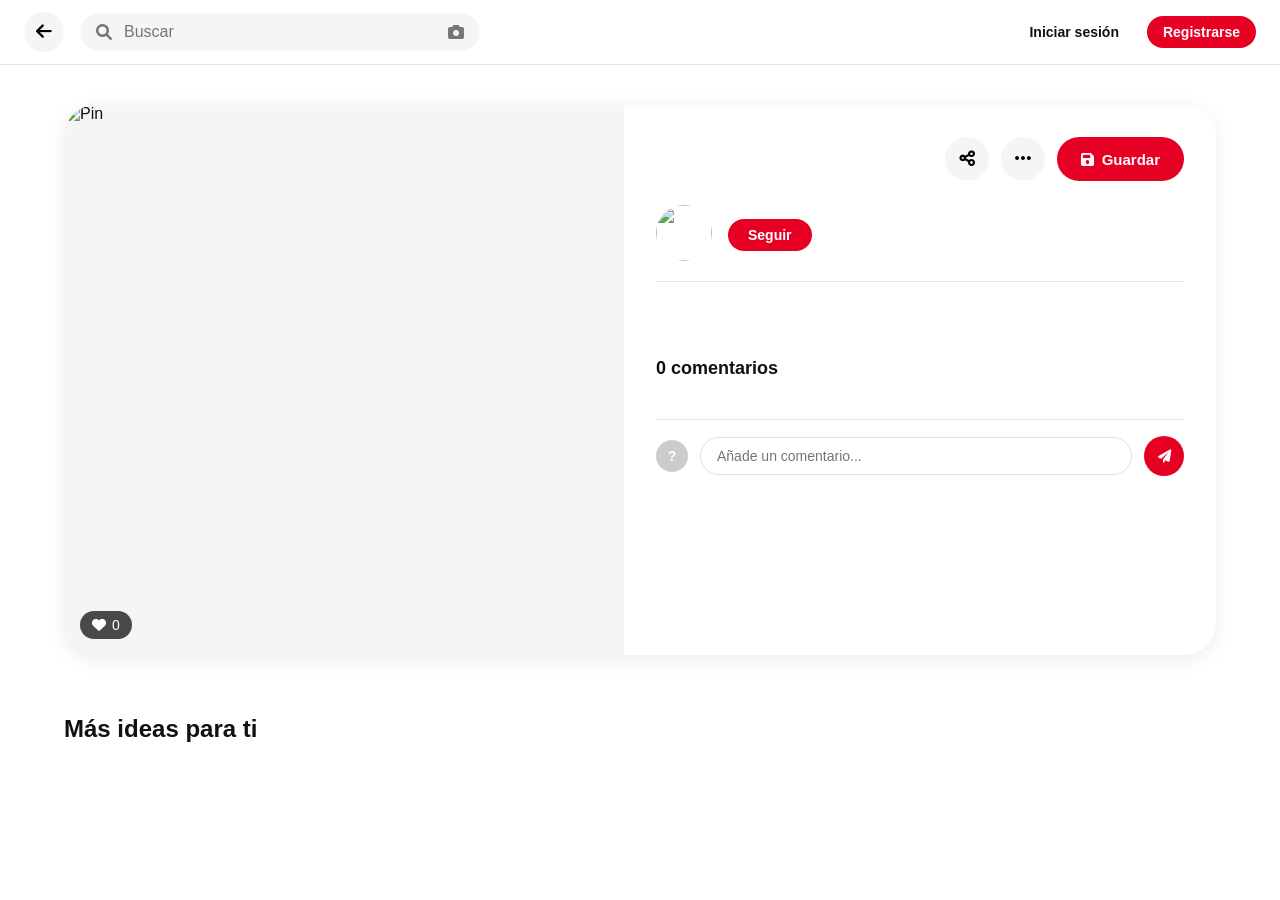
==== commit f050fbdf: "Avance index,login.detalles" ====
--- a/detalle.html
+++ b/detalle.html
@@ -4,7 +4,7 @@
 <head>
     <meta charset="UTF-8">
     <meta name="viewport" content="width=device-width, initial-scale=1.0">
-    <title>Detalle de Pin | Pinterest</title>
+    <title>Detalle de Pin | Publify</title>
 
     <link rel="stylesheet" href="/css/detalle.css">
     <link rel="stylesheet" href="https://cdnjs.cloudflare.com/ajax/libs/font-awesome/6.0.0-beta3/css/all.min.css">
@@ -13,162 +13,82 @@
 
 <body>
 
-    <div class="app-container">
-        
-        <!-- BARRA LATERAL IZQUIERDA -->
-        <aside class="sidebar">
-            <div class="sidebar-logo">
-                <i class="fab fa-pinterest"></i>
+    <!-- HEADER CON AUTENTICACIÓN -->
+    <header class="detail-header">
+        <div class="header-left">
+            <button class="back-button" onclick="window.location.href='index.html'">
+                <i class="fas fa-arrow-left"></i>
+            </button>
+            <div class="search-bar">
+                <i class="fas fa-search"></i>
+                <input type="text" placeholder="Buscar">
+                <i class="fas fa-camera"></i>
             </div>
-            <nav class="sidebar-nav">
-                <div class="nav-item active">
-                    <i class="fas fa-home"></i>
-                    <span>Inicio</span>
+        </div>
+        <div class="header-actions" id="headerActions">
+            <!-- Se carga dinámicamente -->
+        </div>
+    </header>
+
+    <div class="pin-detail-container">
+        <div class="pin-detail-card">
+            
+            <!-- Columna izquierda: Imagen -->
+            <div class="pin-detail-image">
+                <img id="main-image" src="" alt="Pin">
+                <div class="image-overlay">
+                    <button class="overlay-btn expand-btn" id="expandBtn">
+                        <i class="fas fa-expand"></i>
+                    </button>
+                    <button class="overlay-btn like-btn" id="likeBtn">
+                        <i class="far fa-heart"></i>
+                    </button>
+                    <button class="overlay-btn share-btn">
+                        <i class="fas fa-share-alt"></i>
+                    </button>
                 </div>
-                <div class="nav-item">
-                    <i class="fas fa-calendar-day"></i>
-                    <span>Hoy</span>
-                </div>
-                <div class="nav-item">
-                    <i class="fas fa-compass"></i>
-                    <span>Explorar</span>
-                </div>
-                <div class="nav-item">
-                    <i class="fas fa-bell"></i>
-                    <span>Notificaciones</span>
-                </div>
-                <div class="nav-item">
-                    <i class="fas fa-envelope"></i>
-                    <span>Mensajes</span>
-                </div>
-            </nav>
-            <div class="sidebar-footer">
-                <div class="nav-item">
-                    <i class="fas fa-cog"></i>
-                    <span>Configuración</span>
-                </div>
-                <div class="nav-item">
-                    <i class="fas fa-question-circle"></i>
-                    <span>Ayuda</span>
+                <div class="likes-count" id="likesCount">
+                    <i class="fas fa-heart"></i>
+                    <span id="likesNumber">0</span>
                 </div>
             </div>
-        </aside>
-
-        <!-- CONTENIDO PRINCIPAL -->
-        <div class="main-content">
-            
-            <!-- HEADER SUPERIOR -->
-            <header class="header">
-                <div class="header-left">
-                    <button class="back-button" id="backButton">
-                        <i class="fas fa-arrow-left"></i>
-                    </button>
-                    <div class="search-bar">
-                        <i class="fas fa-search"></i>
-                        <input type="text" placeholder="Buscar">
+
+            <!-- Columna derecha: Información -->
+            <div class="pin-detail-info">
+                
+                <div class="pin-detail-actions">
+                    <button class="btn-icon"><i class="fas fa-share-alt"></i></button>
+                    <button class="btn-icon"><i class="fas fa-ellipsis-h"></i></button>
+                    <button class="btn-save" id="savePinBtn"><i class="fas fa-save"></i> Guardar</button>
+                </div>
+
+                <div class="pin-author">
+                    <img id="author-avatar" src="">
+                    <div class="author-info">
+                        <strong id="author-name"></strong>
+                        <span id="author-followers"></span>
+                        <button class="follow-btn" id="followBtn">Seguir</button>
                     </div>
                 </div>
-                <div class="header-right">
-                    <i class="fas fa-bell"></i>
-                    <i class="fas fa-comment-dots"></i>
-                    <div class="profile-icon">
-                        <img src="https://i.pravatar.cc/100?img=12" alt="Perfil">
-                        <i class="fas fa-chevron-down"></i>
+
+                <h2 id="pin-title"></h2>
+                <p id="pin-description" class="pin-description"></p>
+
+                <div class="comments-section">
+                    <div class="comments-header">
+                        <h3 id="comments-count">0 comentarios</h3>
                     </div>
-                </div>
-            </header>
-
-            <!-- CONTENEDOR DEL PIN -->
-            <div class="pin-container">
-                
-                <!-- CARTA PRINCIPAL -->
-                <div class="pin-main-card">
-                    
-                    <!-- SECCIÓN DE LA IMAGEN -->
-                    <div class="pin-image-section">
-                        <img id="main-image" src="" alt="Pin">
-                        
-                        <!-- BOTONES SOBRE LA IMAGEN -->
-                        <div class="image-overlay">
-                            <button class="overlay-btn expand-btn" id="expandBtn">
-                                <i class="fas fa-expand"></i>
-                            </button>
-                            <button class="overlay-btn like-btn" id="likeBtn">
-                                <i class="far fa-heart"></i>
-                            </button>
-                            <button class="overlay-btn share-btn">
-                                <i class="fas fa-share-alt"></i>
-                            </button>
-                        </div>
-                        
-                        <!-- CONTADOR DE LIKES -->
-                        <div class="likes-count" id="likesCount">
-                            <i class="fas fa-heart"></i>
-                            <span id="likesNumber">0</span>
-                        </div>
+
+                    <div id="comments-list">
+                        <!-- Comentarios dinámicos -->
                     </div>
 
-                    <!-- SECCIÓN DE INFORMACIÓN -->
-                    <div class="pin-info-section">
-                        
-                        <!-- BOTONES DE ACCIÓN -->
-                        <div class="pin-actions-top">
-                            <button class="action-btn save-btn" id="savePinBtn">
-                                <i class="fas fa-save"></i> Guardar
-                            </button>
-                            <button class="action-btn more-btn">
-                                <i class="fas fa-ellipsis-h"></i>
-                            </button>
-                        </div>
-
-                        <!-- INFORMACIÓN DEL AUTOR -->
-                        <div class="author-section">
-                            <div class="author-avatar">
-                                <img id="author-avatar" src="">
-                            </div>
-                            <div class="author-details">
-                                <strong id="author-name"></strong>
-                                <span id="author-followers"></span>
-                            </div>
-                            <button class="follow-btn" id="followBtn">Seguir</button>
-                        </div>
-
-                        <!-- TÍTULO Y DESCRIPCIÓN -->
-                        <h1 id="pin-title"></h1>
-                        <p id="pin-description" class="pin-description"></p>
-
-                        <!-- SECCIÓN DE COMENTARIOS -->
-                        <div class="comments-wrapper">
-                            <div class="comments-header">
-                                <h3 id="comments-count">0 comentarios</h3>
-                            </div>
-
-                            <div id="comments-list" class="comments-list">
-                                <!-- Comentarios dinámicos -->
-                            </div>
-
-                            <!-- INPUT PARA NUEVO COMENTARIO -->
-                            <div class="comment-input-wrapper">
-                                <div class="comment-avatar-small">
-                                    <img src="https://i.pravatar.cc/100?img=99" alt="Tu avatar">
-                                </div>
-                                <div class="comment-input-field">
-                                    <input type="text" id="comment-input" placeholder="Añade un comentario...">
-                                    <button id="submitCommentBtn" class="send-comment-btn">
-                                        <i class="fas fa-paper-plane"></i>
-                                    </button>
-                                </div>
-                            </div>
-                        </div>
-
-                    </div>
-                </div>
-
-                <!-- SECCIÓN DE MÁS IDEAS -->
-                <div class="more-ideas-section">
-                    <h3>Más ideas para ti</h3>
-                    <div class="related-pins-grid" id="relatedPinsGrid">
-                        <!-- Pins relacionados -->
+                    <div class="comment-input-container">
+                        <div class="comment-avatar-mini" id="currentUserAvatar"></div>
+                        <input type="text" id="comment-input" placeholder="Añade un comentario...">
+                        <button id="submitCommentBtn" class="submit-comment-btn">
+                            <i class="fas fa-paper-plane"></i>
+                        </button>
                     </div>
                 </div>
 
@@ -176,7 +96,13 @@
         </div>
     </div>
 
-    <!-- MODAL PARA AMPLIAR IMAGEN -->
+    <!-- Sección de más ideas -->
+    <div class="more-ideas">
+        <h3>Más ideas para ti</h3>
+        <div class="related-pins-grid" id="relatedPinsGrid"></div>
+    </div>
+
+    <!-- Modal para ampliar imagen -->
     <div id="imageModal" class="modal">
         <div class="modal-content">
             <span class="close-modal">&times;</span>
@@ -190,11 +116,156 @@
             const imageUrl = params.get('image');
             let currentPost = null;
             let allPosts = [];
+            let allUsers = [];
             let isLiked = false;
             let likesCount = 0;
+            let currentUser = null;
+
+            // ========== GESTIÓN DE USUARIO ==========
+            function updateUserUI() {
+                const token = localStorage.getItem('token');
+                const user = JSON.parse(localStorage.getItem('user') || 'null');
+                const headerActions = $('#headerActions');
+                
+                if (token && user) {
+                    currentUser = user;
+                    headerActions.html(`
+                        <div class="user-menu">
+                            <div class="profile-icon" id="userMenuBtn">
+                                <div class="user-avatar" style="background-color: ${user.avatar_color || '#e60023'}">
+                                    ${user.nombre ? user.nombre.charAt(0).toUpperCase() : 'U'}
+                                </div>
+                                <i class="fas fa-chevron-down"></i>
+                            </div>
+                            <div class="user-dropdown" id="userDropdown">
+                                <div class="dropdown-header">
+                                    <strong>${escapeHtml(user.nombre || user.username)}</strong>
+                                    <span>@${escapeHtml(user.username)}</span>
+                                </div>
+                                <div class="dropdown-divider"></div>
+                                <a href="profile.html" class="dropdown-item">
+                                    <i class="fas fa-user"></i> Mi perfil
+                                </a>
+                                <div class="dropdown-divider"></div>
+                                <button id="logoutBtn" class="dropdown-item logout-btn">
+                                    <i class="fas fa-sign-out-alt"></i> Cerrar sesión
+                                </button>
+                            </div>
+                        </div>
+                    `);
+                    
+                    $('#currentUserAvatar').html(`
+                        <div class="user-avatar" style="background-color: ${user.avatar_color || '#e60023'}; width: 32px; height: 32px; font-size: 14px;">
+                            ${user.nombre ? user.nombre.charAt(0).toUpperCase() : 'U'}
+                        </div>
+                    `);
+                    
+                    $('#userMenuBtn').on('click', function(e) {
+                        e.stopPropagation();
+                        $('#userDropdown').toggle();
+                    });
+                    
+                    $(document).on('click', function() {
+                        $('#userDropdown').hide();
+                    });
+                    
+                    $('#logoutBtn').on('click', function() {
+                        localStorage.removeItem('token');
+                        localStorage.removeItem('user');
+                        window.location.href = 'index.html';
+                    });
+                } else {
+                    headerActions.html(`
+                        <a href="login.html" class="auth-btn login-btn-header">Iniciar sesión</a>
+                        <a href="register.html" class="auth-btn register-btn-header">Registrarse</a>
+                    `);
+                    $('#currentUserAvatar').html(`
+                        <div class="user-avatar" style="background-color: #ccc; width: 32px; height: 32px; font-size: 14px;">
+                            ?
+                        </div>
+                    `);
+                }
+            }
+
+            function verifyToken() {
+                const token = localStorage.getItem('token');
+                if (token) {
+                    $.ajax({
+                        url: 'http://localhost:8000/api/auth/verify',
+                        method: 'GET',
+                        headers: { 'Authorization': `Bearer ${token}` },
+                        error: function() {
+                            localStorage.removeItem('token');
+                            localStorage.removeItem('user');
+                            updateUserUI();
+                        }
+                    });
+                }
+            }
+
+            // ========== FUNCIONES DE SEGUIDORES ==========
+            function getFollowingKey() {
+                return `following_${currentUser?.id}`;
+            }
+
+            function loadFollowing() {
+                if (!currentUser) return [];
+                const key = getFollowingKey();
+                const saved = localStorage.getItem(key);
+                return saved ? JSON.parse(saved) : [];
+            }
+
+            function saveFollowing(following) {
+                if (!currentUser) return;
+                const key = getFollowingKey();
+                localStorage.setItem(key, JSON.stringify(following));
+            }
+
+            function isFollowing(authorId) {
+                if (!currentUser || !authorId) return false;
+                const following = loadFollowing();
+                return following.some(f => f.id === authorId);
+            }
+
+            function followUser(userToFollow) {
+                if (!currentUser) return false;
+                const following = loadFollowing();
+                if (!following.some(f => f.id === userToFollow.id)) {
+                    following.push({
+                        id: userToFollow.id,
+                        nombre: userToFollow.nombre || userToFollow.autor_nombre,
+                        username: userToFollow.username || (userToFollow.autor_nombre || '').toLowerCase().replace(/\s/g, ''),
+                        avatar_color: userToFollow.avatar_color || '#e60023'
+                    });
+                    saveFollowing(following);
+                    return true;
+                }
+                return false;
+            }
+
+            function unfollowUser(userId) {
+                if (!currentUser) return false;
+                let following = loadFollowing();
+                following = following.filter(f => f.id !== userId);
+                saveFollowing(following);
+                return true;
+            }
+
+            function updateFollowButton() {
+                if (!currentUser) {
+                    $('#followBtn').text('Seguir').css('background', '#e60023').css('color', 'white');
+                    return;
+                }
+                
+                const authorId = currentPost?.autor_id;
+                if (authorId && isFollowing(authorId)) {
+                    $('#followBtn').text('Siguiendo').css('background', '#efefef').css('color', '#111');
+                } else {
+                    $('#followBtn').text('Seguir').css('background', '#e60023').css('color', 'white');
+                }
+            }
 
             // ========== FUNCIONES DE LA API ==========
-            
             async function fetchAllPosts() {
                 try {
                     const response = await fetch('http://localhost:8000/posts');
@@ -202,12 +273,23 @@
                     return allPosts;
                 } catch (error) {
                     console.error('Error cargando posts:', error);
-                    // Datos de respaldo si la API no está disponible
                     allPosts = [
-                        { id: 1, url: "https://images.unsplash.com/photo-1517841905240-472988babdf9?w=600", titulo: "Inspiración Creativa", categoria: "Arte", autor_nombre: "Artista Digital", descripcion: "Una obra llena de creatividad" },
-                        { id: 2, url: "https://images.unsplash.com/photo-1506744038136-46273834b3fb?w=600", titulo: "Paisajes", categoria: "Naturaleza", autor_nombre: "Viajero", descripcion: "Hermosos paisajes" }
+                        { id: 1, url: "https://images.unsplash.com/photo-1517841905240-472988babdf9?w=600", titulo: "Inspiración Creativa", categoria: "Arte", autor_nombre: "Artista Digital", autor_id: 1, descripcion: "Una obra llena de creatividad" },
+                        { id: 2, url: "https://images.unsplash.com/photo-1506744038136-46273834b3fb?w=600", titulo: "Montañas Mágicas", categoria: "Paisajes", autor_nombre: "Viajero", autor_id: 2, descripcion: "Hermosos paisajes naturales" }
                     ];
                     return allPosts;
+                }
+            }
+
+            async function fetchAllUsers() {
+                try {
+                    const response = await fetch('http://localhost:8000/users');
+                    allUsers = await response.json();
+                    return allUsers;
+                } catch (error) {
+                    console.error('Error cargando usuarios:', error);
+                    allUsers = [];
+                    return allUsers;
                 }
             }
 
@@ -230,17 +312,15 @@
                 return sameCategory.slice(0, limit);
             }
 
-            // ========== FUNCIONES DE LIKES (CON NÚMEROS ALEATORIOS Y DINÁMICOS) ==========
-            
+            // ========== FUNCIONES DE LIKES ==========
             function loadLikes(postId) {
-                const likesKey = `likes_${postId}`;
+                const likesKey = `likes_${postId}_${currentUser ? currentUser.id : 'anonymous'}`;
                 const savedLikes = localStorage.getItem(likesKey);
                 if (savedLikes) {
                     const data = JSON.parse(savedLikes);
                     likesCount = data.count;
                     isLiked = data.liked || false;
                 } else {
-                    // NÚMERO ALEATORIO PARA CADA IMAGEN (entre 50 y 550)
                     likesCount = Math.floor(Math.random() * 500) + 50;
                     isLiked = false;
                 }
@@ -248,7 +328,7 @@
             }
 
             function saveLikes(postId) {
-                const likesKey = `likes_${postId}`;
+                const likesKey = `likes_${postId}_${currentUser ? currentUser.id : 'anonymous'}`;
                 localStorage.setItem(likesKey, JSON.stringify({
                     count: likesCount,
                     liked: isLiked
@@ -270,25 +350,20 @@
             function toggleLike() {
                 const postId = currentPost.id || currentPost.url;
                 if (isLiked) {
-                    likesCount--;  // RESTA 1 SI QUITA EL LIKE
+                    likesCount--;
                     isLiked = false;
                 } else {
-                    likesCount++;  // SUMA 1 SI DA LIKE
+                    likesCount++;
                     isLiked = true;
                 }
                 updateLikesUI();
                 saveLikes(postId);
                 
-                // Animación del corazón
-                const likeBtn = $('#likeBtn');
-                likeBtn.addClass('like-animation');
-                setTimeout(() => {
-                    likeBtn.removeClass('like-animation');
-                }, 300);
+                $('#likeBtn').addClass('like-animation');
+                setTimeout(() => $('#likeBtn').removeClass('like-animation'), 300);
             }
 
             // ========== FUNCIONES DE COMENTARIOS ==========
-            
             function loadComments(postId) {
                 const commentsKey = `comments_${postId}`;
                 const savedComments = localStorage.getItem(commentsKey);
@@ -322,7 +397,9 @@
                     const commentHtml = `
                         <div class="comment-item">
                             <div class="comment-avatar-img">
-                                <img src="https://i.pravatar.cc/100?img=${comment.nombre.length}" alt="${comment.nombre}">
+                                <div class="user-avatar" style="background-color: ${comment.avatar_color || '#ccc'}; width: 36px; height: 36px; font-size: 14px;">
+                                    ${comment.nombre ? comment.nombre.charAt(0).toUpperCase() : '?'}
+                                </div>
                             </div>
                             <div class="comment-content-detail">
                                 <div class="comment-header-detail">
@@ -353,20 +430,28 @@
             }
 
             function escapeHtml(text) {
+                if (!text) return '';
                 const div = document.createElement('div');
                 div.textContent = text;
                 return div.innerHTML;
             }
 
-            function addComment(commentText, nombre) {
+            function addComment(commentText) {
                 if (!commentText.trim()) return false;
+                if (!currentUser) {
+                    alert('Inicia sesión para comentar');
+                    window.location.href = 'login.html';
+                    return false;
+                }
+                
                 const postId = currentPost.id || currentPost.url;
                 const comments = loadComments(postId);
                 const newComment = {
                     id: Date.now(),
-                    nombre: nombre,
+                    nombre: currentUser.nombre || currentUser.username,
                     texto: commentText.trim(),
-                    fecha: new Date().toISOString()
+                    fecha: new Date().toISOString(),
+                    avatar_color: currentUser.avatar_color || '#e60023'
                 };
                 comments.push(newComment);
                 saveComments(postId, comments);
@@ -375,7 +460,6 @@
             }
 
             // ========== RENDERIZAR PINS RELACIONADOS ==========
-            
             function renderRelatedPins(relatedPosts) {
                 const container = $('#relatedPinsGrid');
                 container.empty();
@@ -399,70 +483,56 @@
                 });
             }
 
-            // ========== FUNCIONES DE SEGUIDORES ==========
-            
-            function loadFollowStatus(authorName) {
-                const followKey = `follow_${authorName}`;
-                return localStorage.getItem(followKey) === 'true';
-            }
-
-            function saveFollowStatus(authorName, isFollowing) {
-                const followKey = `follow_${authorName}`;
-                localStorage.setItem(followKey, isFollowing);
-            }
-
-            function updateFollowButton() {
-                const authorName = currentPost?.autor_nombre || "Usuario Anónimo";
-                const isFollowing = loadFollowStatus(authorName);
-                const followBtn = $('#followBtn');
-                
-                if (isFollowing) {
-                    followBtn.text('Siguiendo');
-                    followBtn.css('background', '#efefef');
-                    followBtn.css('color', '#111');
-                } else {
-                    followBtn.text('Seguir');
-                    followBtn.css('background', '#e60023');
-                    followBtn.css('color', 'white');
-                }
-            }
-
             // ========== FUNCIONES DE GUARDADO ==========
-            
             function loadSavedStatus(postId) {
-                const savedKey = `saved_${postId}`;
+                const savedKey = `saved_${postId}_${currentUser ? currentUser.id : 'anonymous'}`;
                 return localStorage.getItem(savedKey) === 'true';
             }
 
             function savePinStatus(postId, isSaved) {
-                const savedKey = `saved_${postId}`;
+                const savedKey = `saved_${postId}_${currentUser ? currentUser.id : 'anonymous'}`;
                 localStorage.setItem(savedKey, isSaved);
             }
 
             function updateSaveButton() {
                 const postId = currentPost.id || currentPost.url;
                 const isSaved = loadSavedStatus(postId);
-                const saveBtn = $('#savePinBtn');
-                
                 if (isSaved) {
-                    saveBtn.html('<i class="fas fa-check"></i> Guardado');
-                    saveBtn.css('background', '#111');
+                    $('#savePinBtn').html('<i class="fas fa-check"></i> Guardado').css('background', '#111');
                 } else {
-                    saveBtn.html('<i class="fas fa-save"></i> Guardar');
-                    saveBtn.css('background', '#e60023');
+                    $('#savePinBtn').html('<i class="fas fa-save"></i> Guardar').css('background', '#e60023');
                 }
             }
 
             // ========== FUNCIONES PRINCIPALES ==========
-            
             function formatFollowers(count) {
                 if (!count) return "0 seguidores";
                 if (count >= 1000) return (count / 1000).toFixed(1) + 'k seguidores';
                 return count + ' seguidores';
             }
 
+            function showToast(message, type) {
+                const toast = $('<div>').addClass('toast-message').text(message);
+                toast.css({
+                    position: 'fixed',
+                    bottom: '20px',
+                    left: '50%',
+                    transform: 'translateX(-50%)',
+                    background: type === 'success' ? '#2e7d32' : '#111',
+                    color: 'white',
+                    padding: '10px 20px',
+                    borderRadius: '40px',
+                    fontSize: '14px',
+                    zIndex: '10000',
+                    boxShadow: '0 4px 12px rgba(0,0,0,0.15)'
+                });
+                $('body').append(toast);
+                setTimeout(() => toast.fadeOut(300, function() { $(this).remove(); }), 2000);
+            }
+
             async function loadPage() {
                 await fetchAllPosts();
+                await fetchAllUsers();
                 currentPost = getCurrentPost();
 
                 if (currentPost) {
@@ -479,7 +549,7 @@
                     const autorNombre = currentPost.autor_nombre || "Usuario Anónimo";
                     $("#author-name").text(autorNombre);
                     
-                    const followersCount = currentPost.seguidores || Math.floor(Math.random() * 10000);
+                    const followersCount = Math.floor(Math.random() * 10000);
                     $("#author-followers").text(formatFollowers(followersCount));
                     
                     const avatarNum = autorNombre.length % 70;
@@ -491,41 +561,76 @@
                     const savedComments = loadComments(currentPost.id);
                     renderComments(savedComments);
                     
-                    // CARGAR LIKES (con número aleatorio para cada imagen)
                     loadLikes(currentPost.id);
                     updateFollowButton();
                     updateSaveButton();
+                } else if (imageUrl) {
+                    $("#main-image").attr("src", imageUrl);
+                    $("#modalImage").attr("src", imageUrl);
+                    $("#pin-title").text("Inspiración Creativa");
+                    $("#pin-description").hide();
+                    $("#author-name").text("Artista Digital");
+                    $("#author-followers").text("2.3k seguidores");
+                    $("#author-avatar").attr("src", "https://i.pravatar.cc/100?img=15");
+
+                    const relatedPosts = allPosts.filter(post => post.url !== imageUrl).slice(0, 8);
+                    renderRelatedPins(relatedPosts);
+                    renderComments(loadComments(imageUrl));
+                    currentPost = { id: imageUrl, url: imageUrl, autor_nombre: "Artista Digital", autor_id: null };
+                    updateFollowButton();
+                    updateSaveButton();
                 }
             }
 
             // ========== EVENTOS ==========
-            
-            $('#backButton').on('click', function() {
-                window.location.href = 'index.html';
+            $('#likeBtn').on('click', toggleLike);
+            
+            $('#followBtn').on('click', function() {
+                if (!currentUser) {
+                    alert('Inicia sesión para seguir autores');
+                    window.location.href = 'login.html';
+                    return;
+                }
+                
+                const authorId = currentPost?.autor_id;
+                const authorName = currentPost?.autor_nombre || "Usuario Anónimo";
+                
+                if (authorId && isFollowing(authorId)) {
+                    unfollowUser(authorId);
+                    $('#followBtn').text('Seguir').css('background', '#e60023').css('color', 'white');
+                    showToast(`Dejaste de seguir a ${authorName}`, 'info');
+                } else {
+                    followUser({
+                        id: authorId || Date.now(),
+                        nombre: authorName,
+                        username: authorName.toLowerCase().replace(/\s/g, ''),
+                        avatar_color: '#e60023'
+                    });
+                    $('#followBtn').text('Siguiendo').css('background', '#efefef').css('color', '#111');
+                    showToast(`Ahora sigues a ${authorName}`, 'success');
+                }
             });
             
-            $('#likeBtn').on('click', toggleLike);
-            
-            $('#followBtn').on('click', function() {
-                const authorName = currentPost?.autor_nombre || "Usuario Anónimo";
-                const isCurrentlyFollowing = loadFollowStatus(authorName);
-                saveFollowStatus(authorName, !isCurrentlyFollowing);
-                updateFollowButton();
-            });
-            
             $('#savePinBtn').on('click', function() {
+                if (!currentUser) {
+                    alert('Inicia sesión para guardar pins');
+                    window.location.href = 'login.html';
+                    return;
+                }
                 const postId = currentPost.id || currentPost.url;
                 const isCurrentlySaved = loadSavedStatus(postId);
                 savePinStatus(postId, !isCurrentlySaved);
                 updateSaveButton();
+                showToast(isCurrentlySaved ? 'Pin eliminado de guardados' : 'Pin guardado', 'success');
             });
             
             $('#submitCommentBtn').on('click', function() {
                 const commentText = $('#comment-input').val();
-                const nombre = currentPost?.autor_nombre || "Usuario Anónimo";
                 if (commentText.trim()) {
-                    addComment(commentText, nombre);
-                    $('#comment-input').val('');
+                    const success = addComment(commentText);
+                    if (success) {
+                        $('#comment-input').val('');
+                    }
                 }
             });
             
@@ -554,97 +659,13 @@
                 }
             });
 
+            // ========== INICIALIZAR ==========
+            updateUserUI();
+            verifyToken();
             loadPage();
         });
     </script>
 
-    <style>
-        /* ANIMACIÓN PARA EL CORAZÓN AL DAR LIKE */
-        @keyframes likeAnimation {
-            0% { transform: scale(1); }
-            50% { transform: scale(1.3); }
-            100% { transform: scale(1); }
-        }
-        
-        .like-animation {
-            animation: likeAnimation 0.3s ease !important;
-        }
-        
-        /* ESTILOS ADICIONALES QUE PODRÍAN FALTAR EN TU CSS */
-        .app-container {
-            display: flex;
-            min-height: 100vh;
-        }
-        
-        .sidebar {
-            width: 240px;
-            background: white;
-            border-right: 1px solid #e2e2e2;
-            position: fixed;
-            height: 100vh;
-            display: flex;
-            flex-direction: column;
-            padding: 24px 16px;
-            z-index: 100;
-        }
-        
-        .sidebar-logo {
-            font-size: 32px;
-            color: #e60023;
-            margin-bottom: 40px;
-            padding-left: 12px;
-        }
-        
-        .sidebar-nav {
-            flex: 1;
-        }
-        
-        .nav-item {
-            display: flex;
-            align-items: center;
-            gap: 16px;
-            padding: 12px 16px;
-            border-radius: 12px;
-            cursor: pointer;
-            transition: background 0.2s;
-            margin-bottom: 4px;
-        }
-        
-        .nav-item:hover {
-            background: #f5f5f5;
-        }
-        
-        .nav-item.active {
-            background: #f5f5f5;
-            font-weight: 500;
-        }
-        
-        .nav-item i {
-            width: 24px;
-            font-size: 20px;
-        }
-        
-        .sidebar-footer {
-            border-top: 1px solid #e2e2e2;
-            padding-top: 16px;
-            margin-top: auto;
-        }
-        
-        .main-content {
-            flex: 1;
-            margin-left: 240px;
-        }
-        
-        @media (max-width: 900px) {
-            .sidebar {
-                display: none;
-            }
-            .main-content {
-                margin-left: 0;
-            }
-        }
-    </style>
-
 </body>
 
 </html>
--- a/css/detalle.css
+++ b/css/detalle.css
@@ -1,3 +1,4 @@
+/* ========== RESET Y VARIABLES ========== */
 :root {
     --pinterest-red: #e60023;
     --pinterest-red-hover: #ad081b;
@@ -5,7 +6,6 @@
     --gray-border: #e2e2e2;
     --text-dark: #111111;
     --text-gray: #767676;
-    --sidebar-width: 240px;
 }
 
 * {
@@ -20,80 +20,8 @@
     color: var(--text-dark);
 }
 
-/* ========== APP CONTAINER CON SIDEBAR ========== */
-.app-container {
-    display: flex;
-    min-height: 100vh;
-}
-
-/* ========== BARRA LATERAL IZQUIERDA ========== */
-.sidebar {
-    width: var(--sidebar-width);
-    background: white;
-    border-right: 1px solid var(--gray-border);
-    position: fixed;
-    height: 100vh;
-    display: flex;
-    flex-direction: column;
-    padding: 24px 16px;
-    z-index: 100;
-}
-
-.sidebar-logo {
-    font-size: 32px;
-    color: var(--pinterest-red);
-    margin-bottom: 40px;
-    padding-left: 12px;
-}
-
-.sidebar-nav {
-    flex: 1;
-}
-
-.nav-item {
-    display: flex;
-    align-items: center;
-    gap: 16px;
-    padding: 12px 16px;
-    border-radius: 12px;
-    cursor: pointer;
-    transition: background 0.2s;
-    margin-bottom: 4px;
-}
-
-.nav-item:hover {
-    background: var(--gray-bg);
-}
-
-.nav-item.active {
-    background: var(--gray-bg);
-    font-weight: 500;
-}
-
-.nav-item i {
-    width: 24px;
-    font-size: 20px;
-    color: var(--text-dark);
-}
-
-.nav-item span {
-    font-size: 15px;
-}
-
-.sidebar-footer {
-    border-top: 1px solid var(--gray-border);
-    padding-top: 16px;
-    margin-top: auto;
-}
-
-/* ========== CONTENIDO PRINCIPAL ========== */
-.main-content {
-    flex: 1;
-    margin-left: var(--sidebar-width);
-}
-
-/* ========== HEADER ========== */
-.header {
+/* ========== HEADER CON AUTENTICACIÓN ========== */
+.detail-header {
     position: sticky;
     top: 0;
     background: white;
@@ -148,16 +76,42 @@
     width: 100%;
 }
 
-.header-right {
-    display: flex;
-    align-items: center;
-    gap: 20px;
-}
-
-.header-right i {
-    font-size: 22px;
+/* ========== SECCIÓN DE AUTENTICACIÓN ========== */
+.header-actions {
+    display: flex;
+    align-items: center;
+    gap: 12px;
+}
+
+.auth-btn {
+    padding: 8px 16px;
+    border-radius: 40px;
+    font-size: 14px;
+    font-weight: 600;
+    text-decoration: none;
+    transition: all 0.2s;
+}
+
+.login-btn-header {
+    background: transparent;
     color: var(--text-dark);
-    cursor: pointer;
+}
+
+.login-btn-header:hover {
+    background: var(--gray-bg);
+}
+
+.register-btn-header {
+    background: var(--pinterest-red);
+    color: white;
+}
+
+.register-btn-header:hover {
+    background: var(--pinterest-red-hover);
+}
+
+.user-menu {
+    position: relative;
 }
 
 .profile-icon {
@@ -165,24 +119,96 @@
     align-items: center;
     gap: 8px;
     cursor: pointer;
-}
-
-.profile-icon img {
+    padding: 4px 8px;
+    border-radius: 40px;
+    transition: background 0.2s;
+}
+
+.profile-icon:hover {
+    background: var(--gray-bg);
+}
+
+.user-avatar {
     width: 32px;
     height: 32px;
     border-radius: 50%;
-    object-fit: cover;
-}
-
-/* ========== CONTENEDOR DEL PIN ========== */
-.pin-container {
+    display: flex;
+    align-items: center;
+    justify-content: center;
+    color: white;
+    font-weight: 600;
+    font-size: 14px;
+}
+
+.user-dropdown {
+    position: absolute;
+    top: 45px;
+    right: 0;
+    background: white;
+    border-radius: 16px;
+    box-shadow: 0 8px 24px rgba(0, 0, 0, 0.15);
+    min-width: 220px;
+    z-index: 1000;
+    display: none;
+    overflow: hidden;
+}
+
+.dropdown-header {
+    padding: 12px 16px;
+}
+
+.dropdown-header strong {
+    display: block;
+    font-size: 14px;
+}
+
+.dropdown-header span {
+    font-size: 12px;
+    color: var(--text-gray);
+}
+
+.dropdown-divider {
+    height: 1px;
+    background: var(--gray-border);
+    margin: 4px 0;
+}
+
+.dropdown-item {
+    display: flex;
+    align-items: center;
+    gap: 12px;
+    padding: 10px 16px;
+    color: var(--text-dark);
+    text-decoration: none;
+    font-size: 14px;
+    cursor: pointer;
+    width: 100%;
+    text-align: left;
+    background: none;
+    border: none;
+}
+
+.dropdown-item:hover {
+    background: var(--gray-bg);
+}
+
+.logout-btn {
+    color: var(--pinterest-red);
+}
+
+.logout-btn i {
+    color: var(--pinterest-red);
+}
+
+/* ========== CONTENEDOR PRINCIPAL ========== */
+.pin-detail-container {
     max-width: 1200px;
     margin: 40px auto;
     padding: 0 24px;
 }
 
 /* ========== CARTA PRINCIPAL ========== */
-.pin-main-card {
+.pin-detail-card {
     display: grid;
     grid-template-columns: 1fr 1fr;
     gap: 32px;
@@ -192,8 +218,8 @@
     overflow: hidden;
 }
 
-/* ========== SECCIÓN IMAGEN CON OVERLAY ========== */
-.pin-image-section {
+/* ========== SECCIÓN IMAGEN ========== */
+.pin-detail-image {
     position: relative;
     background: var(--gray-bg);
     min-height: 550px;
@@ -202,13 +228,14 @@
     justify-content: center;
 }
 
-.pin-image-section img {
+.pin-detail-image img {
     width: 100%;
     height: 100%;
     object-fit: contain;
     display: block;
 }
 
+/* BOTONES SOBRE LA IMAGEN */
 .image-overlay {
     position: absolute;
     top: 16px;
@@ -220,7 +247,7 @@
     transition: opacity 0.3s ease;
 }
 
-.pin-image-section:hover .image-overlay {
+.pin-detail-image:hover .image-overlay {
     opacity: 1;
 }
 
@@ -241,6 +268,7 @@
     background: white;
 }
 
+/* CONTADOR DE LIKES */
 .likes-count {
     position: absolute;
     bottom: 16px;
@@ -262,46 +290,55 @@
 }
 
 /* ========== SECCIÓN INFORMACIÓN ========== */
-.pin-info-section {
+.pin-detail-info {
     padding: 32px 32px 32px 0;
     display: flex;
     flex-direction: column;
 }
 
-.pin-actions-top {
+.pin-detail-actions {
     display: flex;
     justify-content: flex-end;
     gap: 12px;
     margin-bottom: 24px;
 }
 
-.action-btn {
-    padding: 10px 20px;
-    border-radius: 40px;
-    border: none;
-    font-weight: 600;
-    font-size: 14px;
-    cursor: pointer;
-    transition: all 0.2s;
-}
-
-.save-btn {
+.btn-icon {
+    width: 44px;
+    height: 44px;
+    border-radius: 50%;
+    border: none;
+    background: var(--gray-bg);
+    cursor: pointer;
+    font-size: 18px;
+    transition: background 0.2s;
+}
+
+.btn-icon:hover {
+    background: var(--gray-border);
+}
+
+.btn-save {
     background: var(--pinterest-red);
     color: white;
-}
-
-.save-btn:hover {
+    border: none;
+    border-radius: 40px;
+    padding: 10px 24px;
+    font-weight: 600;
+    font-size: 15px;
+    cursor: pointer;
+    display: flex;
+    align-items: center;
+    gap: 8px;
+    transition: background 0.2s;
+}
+
+.btn-save:hover {
     background: var(--pinterest-red-hover);
 }
 
-.more-btn {
-    background: var(--gray-bg);
-    width: 40px;
-    padding: 10px;
-}
-
 /* ========== AUTOR ========== */
-.author-section {
+.pin-author {
     display: flex;
     align-items: center;
     gap: 16px;
@@ -310,24 +347,24 @@
     border-bottom: 1px solid var(--gray-border);
 }
 
-.author-avatar img {
+.pin-author img {
     width: 56px;
     height: 56px;
     border-radius: 50%;
     object-fit: cover;
 }
 
-.author-details {
+.author-info {
     flex: 1;
 }
 
-.author-details strong {
+.author-info strong {
     display: block;
     font-size: 16px;
     margin-bottom: 4px;
 }
 
-.author-details span {
+.author-info span {
     font-size: 13px;
     color: var(--text-gray);
 }
@@ -349,7 +386,7 @@
 }
 
 /* ========== TÍTULO ========== */
-.pin-info-section h1 {
+.pin-detail-info h2 {
     font-size: 32px;
     font-weight: 600;
     margin-bottom: 12px;
@@ -363,7 +400,7 @@
 }
 
 /* ========== COMENTARIOS ========== */
-.comments-wrapper {
+.comments-section {
     flex: 1;
     margin-top: 16px;
 }
@@ -377,7 +414,7 @@
     font-weight: 600;
 }
 
-.comments-list {
+#comments-list {
     max-height: 320px;
     overflow-y: auto;
     margin-bottom: 20px;
@@ -389,11 +426,8 @@
     margin-bottom: 20px;
 }
 
-.comment-avatar-img img {
-    width: 36px;
-    height: 36px;
-    border-radius: 50%;
-    object-fit: cover;
+.comment-avatar-img {
+    flex-shrink: 0;
 }
 
 .comment-content-detail {
@@ -405,6 +439,7 @@
     align-items: center;
     gap: 8px;
     margin-bottom: 4px;
+    flex-wrap: wrap;
 }
 
 .comment-header-detail strong {
@@ -435,27 +470,19 @@
 }
 
 /* ========== INPUT COMENTARIO ========== */
-.comment-input-wrapper {
-    display: flex;
+.comment-input-container {
+    display: flex;
+    align-items: center;
     gap: 12px;
     padding-top: 16px;
     border-top: 1px solid var(--gray-border);
 }
 
-.comment-avatar-small img {
-    width: 32px;
-    height: 32px;
-    border-radius: 50%;
-    object-fit: cover;
-}
-
-.comment-input-field {
-    flex: 1;
-    display: flex;
-    gap: 8px;
-}
-
-.comment-input-field input {
+.comment-avatar-mini {
+    flex-shrink: 0;
+}
+
+.comment-input-container input {
     flex: 1;
     border: 1px solid var(--gray-border);
     border-radius: 40px;
@@ -465,11 +492,11 @@
     transition: border-color 0.2s;
 }
 
-.comment-input-field input:focus {
+.comment-input-container input:focus {
     border-color: var(--pinterest-red);
 }
 
-.send-comment-btn {
+.submit-comment-btn {
     background: var(--pinterest-red);
     color: white;
     border: none;
@@ -480,16 +507,18 @@
     transition: background 0.2s;
 }
 
-.send-comment-btn:hover {
+.submit-comment-btn:hover {
     background: var(--pinterest-red-hover);
 }
 
-/* ========== MÁS IDEAS ========== */
-.more-ideas-section {
-    margin-top: 60px;
-}
-
-.more-ideas-section h3 {
+/* ========== SECCIÓN MÁS IDEAS ========== */
+.more-ideas {
+    max-width: 1200px;
+    margin: 60px auto 40px;
+    padding: 0 24px;
+}
+
+.more-ideas h3 {
     font-size: 24px;
     font-weight: 600;
     margin-bottom: 24px;
@@ -502,7 +531,6 @@
 }
 
 .related-pin {
-    position: relative;
     cursor: pointer;
     border-radius: 16px;
     overflow: hidden;
@@ -522,29 +550,19 @@
 }
 
 .related-pin-overlay {
-    position: absolute;
-    bottom: 0;
-    left: 0;
-    right: 0;
-    background: linear-gradient(transparent, rgba(0, 0, 0, 0.7));
     padding: 12px;
-    color: white;
+    background: white;
 }
 
 .related-pin-overlay p {
     font-size: 14px;
     font-weight: 500;
+    margin-bottom: 4px;
 }
 
 .related-pin-overlay span {
     font-size: 12px;
-    opacity: 0.8;
-}
-
-.no-related {
-    text-align: center;
     color: var(--text-gray);
-    padding: 40px;
 }
 
 /* ========== MODAL PARA AMPLIAR IMAGEN ========== */
@@ -587,21 +605,24 @@
     color: var(--pinterest-red);
 }
 
+/* ========== ANIMACIONES ========== */
+@keyframes likeAnimation {
+    0% { transform: scale(1); }
+    50% { transform: scale(1.3); }
+    100% { transform: scale(1); }
+}
+
+.like-animation {
+    animation: likeAnimation 0.3s ease !important;
+}
+
 /* ========== RESPONSIVE ========== */
 @media (max-width: 900px) {
-    .sidebar {
-        display: none;
-    }
-    
-    .main-content {
-        margin-left: 0;
-    }
-    
-    .pin-main-card {
+    .pin-detail-card {
         grid-template-columns: 1fr;
     }
     
-    .pin-info-section {
+    .pin-detail-info {
         padding: 24px;
     }
     
@@ -615,7 +636,7 @@
 }
 
 @media (max-width: 600px) {
-    .header {
+    .detail-header {
         padding: 10px 16px;
     }
     
@@ -623,12 +644,12 @@
         display: none;
     }
     
-    .pin-container {
+    .pin-detail-container {
         padding: 0 16px;
         margin: 20px auto;
     }
     
-    .pin-info-section h1 {
+    .pin-detail-info h2 {
         font-size: 24px;
     }
     
@@ -637,7 +658,7 @@
         gap: 12px;
     }
     
-    .back-button {
-        display: flex;
+    .more-ideas {
+        padding: 0 16px;
     }
 }
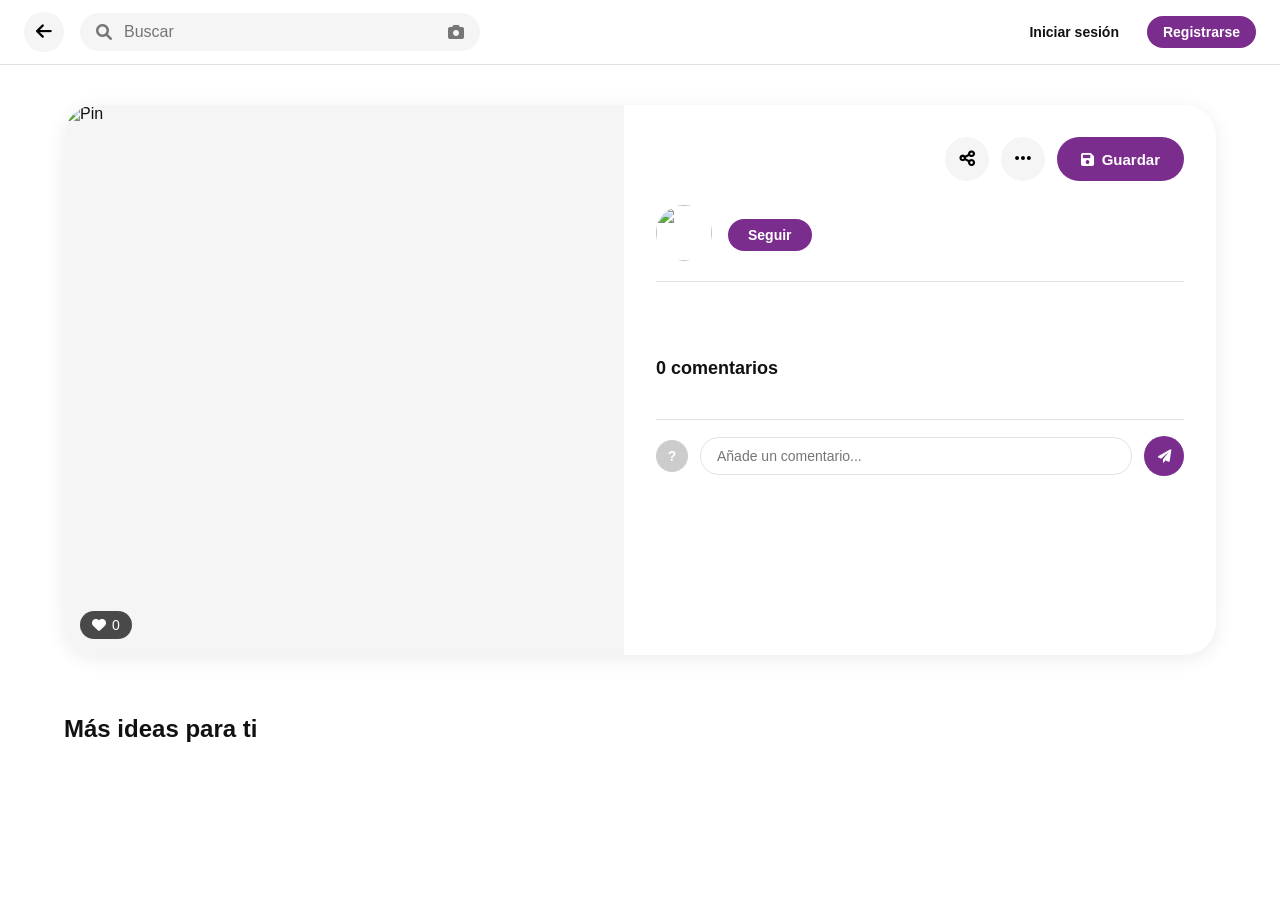
==== commit cea3e589: "cambios html y css" ====
--- a/detalle.html
+++ b/detalle.html
@@ -132,7 +132,7 @@
                     headerActions.html(`
                         <div class="user-menu">
                             <div class="profile-icon" id="userMenuBtn">
-                                <div class="user-avatar" style="background-color: ${user.avatar_color || '#e60023'}">
+                                <div class="user-avatar" style="background-color: ${user.avatar_color || '#7B2D8E'}">
                                     ${user.nombre ? user.nombre.charAt(0).toUpperCase() : 'U'}
                                 </div>
                                 <i class="fas fa-chevron-down"></i>
@@ -155,7 +155,7 @@
                     `);
                     
                     $('#currentUserAvatar').html(`
-                        <div class="user-avatar" style="background-color: ${user.avatar_color || '#e60023'}; width: 32px; height: 32px; font-size: 14px;">
+                        <div class="user-avatar" style="background-color: ${user.avatar_color || '#7B2D8E'}; width: 32px; height: 32px; font-size: 14px;">
                             ${user.nombre ? user.nombre.charAt(0).toUpperCase() : 'U'}
                         </div>
                     `);
@@ -235,7 +235,7 @@
                         id: userToFollow.id,
                         nombre: userToFollow.nombre || userToFollow.autor_nombre,
                         username: userToFollow.username || (userToFollow.autor_nombre || '').toLowerCase().replace(/\s/g, ''),
-                        avatar_color: userToFollow.avatar_color || '#e60023'
+                        avatar_color: userToFollow.avatar_color || '#7B2D8E'
                     });
                     saveFollowing(following);
                     return true;
@@ -253,7 +253,7 @@
 
             function updateFollowButton() {
                 if (!currentUser) {
-                    $('#followBtn').text('Seguir').css('background', '#e60023').css('color', 'white');
+                    $('#followBtn').text('Seguir').css('background', '#7B2D8E').css('color', 'white');
                     return;
                 }
                 
@@ -261,7 +261,7 @@
                 if (authorId && isFollowing(authorId)) {
                     $('#followBtn').text('Siguiendo').css('background', '#efefef').css('color', '#111');
                 } else {
-                    $('#followBtn').text('Seguir').css('background', '#e60023').css('color', 'white');
+                    $('#followBtn').text('Seguir').css('background', '#7B2D8E').css('color', 'white');
                 }
             }
 
@@ -340,7 +340,7 @@
                 const likeIcon = $('#likeBtn i');
                 if (isLiked) {
                     likeIcon.removeClass('far').addClass('fas');
-                    likeIcon.css('color', '#e60023');
+                    likeIcon.css('color', '#7B2D8E');
                 } else {
                     likeIcon.removeClass('fas').addClass('far');
                     likeIcon.css('color', 'white');
@@ -397,7 +397,7 @@
                     const commentHtml = `
                         <div class="comment-item">
                             <div class="comment-avatar-img">
-                                <div class="user-avatar" style="background-color: ${comment.avatar_color || '#ccc'}; width: 36px; height: 36px; font-size: 14px;">
+                                <div class="user-avatar" style="background-color: ${comment.avatar_color || '#7B2D8E'}; width: 36px; height: 36px; font-size: 14px;">
                                     ${comment.nombre ? comment.nombre.charAt(0).toUpperCase() : '?'}
                                 </div>
                             </div>
@@ -451,7 +451,7 @@
                     nombre: currentUser.nombre || currentUser.username,
                     texto: commentText.trim(),
                     fecha: new Date().toISOString(),
-                    avatar_color: currentUser.avatar_color || '#e60023'
+                    avatar_color: currentUser.avatar_color || '#7B2D8E'
                 };
                 comments.push(newComment);
                 saveComments(postId, comments);
@@ -500,7 +500,7 @@
                 if (isSaved) {
                     $('#savePinBtn').html('<i class="fas fa-check"></i> Guardado').css('background', '#111');
                 } else {
-                    $('#savePinBtn').html('<i class="fas fa-save"></i> Guardar').css('background', '#e60023');
+                    $('#savePinBtn').html('<i class="fas fa-save"></i> Guardar').css('background', '#7B2D8E');
                 }
             }
 
@@ -597,14 +597,14 @@
                 
                 if (authorId && isFollowing(authorId)) {
                     unfollowUser(authorId);
-                    $('#followBtn').text('Seguir').css('background', '#e60023').css('color', 'white');
+                    $('#followBtn').text('Seguir').css('background', '#7B2D8E').css('color', 'white');
                     showToast(`Dejaste de seguir a ${authorName}`, 'info');
                 } else {
                     followUser({
                         id: authorId || Date.now(),
                         nombre: authorName,
                         username: authorName.toLowerCase().replace(/\s/g, ''),
-                        avatar_color: '#e60023'
+                        avatar_color: '#7B2D8E'
                     });
                     $('#followBtn').text('Siguiendo').css('background', '#efefef').css('color', '#111');
                     showToast(`Ahora sigues a ${authorName}`, 'success');
--- a/css/detalle.css
+++ b/css/detalle.css
@@ -1,7 +1,7 @@
 /* ========== RESET Y VARIABLES ========== */
 :root {
-    --pinterest-red: #e60023;
-    --pinterest-red-hover: #ad081b;
+    --pinterest-red: #7B2D8E;
+    --pinterest-red-hover: #5a1a6b;
     --gray-bg: #f5f5f5;
     --gray-border: #e2e2e2;
     --text-dark: #111111;
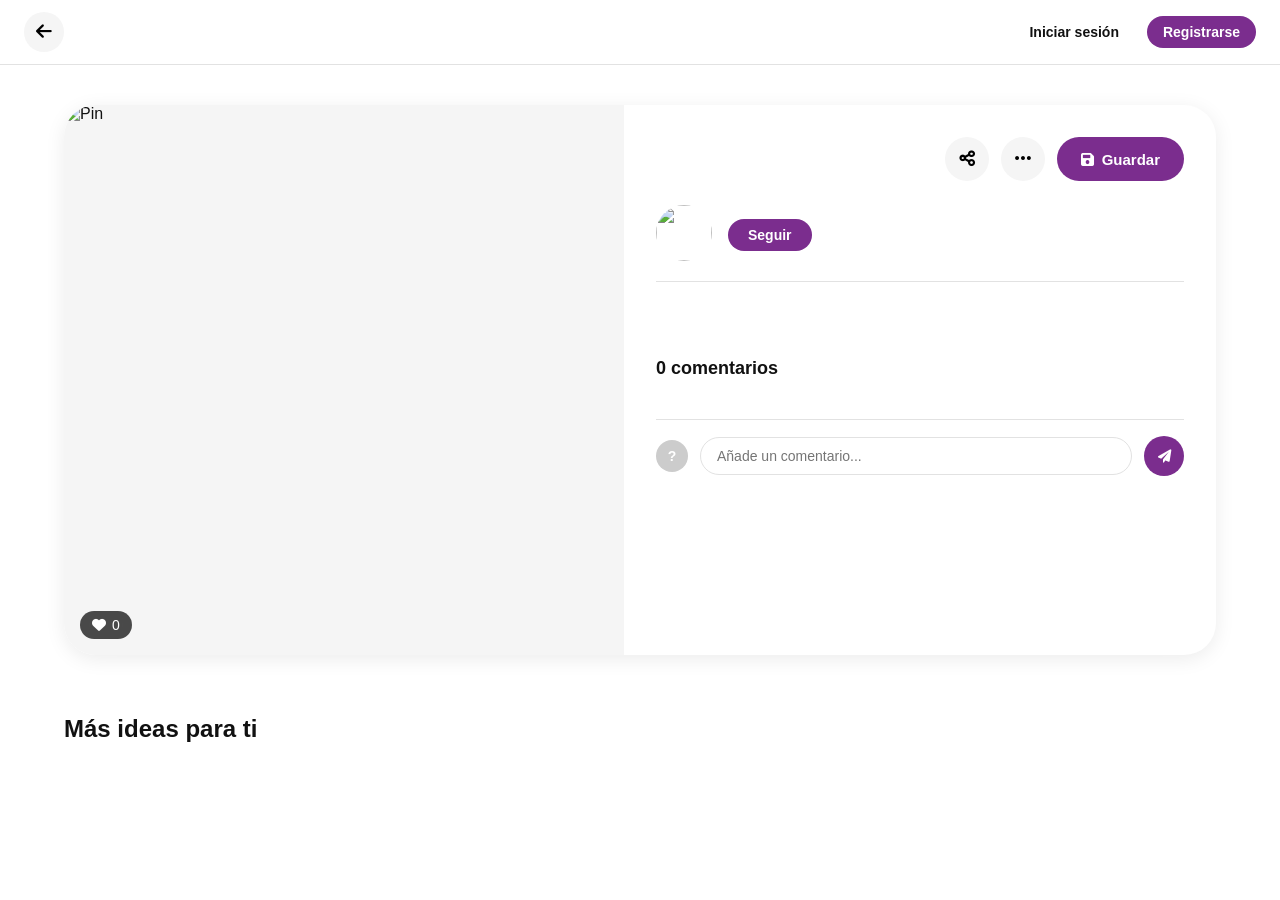
==== commit 30f18510: "quitar barra de busqueda en detalle" ====
--- a/detalle.html
+++ b/detalle.html
@@ -5,10 +5,12 @@
     <meta charset="UTF-8">
     <meta name="viewport" content="width=device-width, initial-scale=1.0">
     <title>Detalle de Pin | Publify</title>
-
     <link rel="stylesheet" href="/css/detalle.css">
     <link rel="stylesheet" href="https://cdnjs.cloudflare.com/ajax/libs/font-awesome/6.0.0-beta3/css/all.min.css">
     <script src="https://code.jquery.com/jquery-3.6.0.min.js"></script>
+    <link rel="stylesheet" href="/css/settings-panel.css">
+    <link rel="stylesheet" href="/css/dark-mode.css">
+    <script src="settings-panel.js"></script>
 </head>
 
 <body>
@@ -19,11 +21,6 @@
             <button class="back-button" onclick="window.location.href='index.html'">
                 <i class="fas fa-arrow-left"></i>
             </button>
-            <div class="search-bar">
-                <i class="fas fa-search"></i>
-                <input type="text" placeholder="Buscar">
-                <i class="fas fa-camera"></i>
-            </div>
         </div>
         <div class="header-actions" id="headerActions">
             <!-- Se carga dinámicamente -->
--- a/css/settings-panel.css
+++ b/css/settings-panel.css
@@ -0,0 +1,141 @@
+/* ========== PANEL DE AJUSTES ========== */
+
+.settings-overlay {
+    position: fixed;
+    top: 0;
+    left: 0;
+    right: 0;
+    bottom: 0;
+    background: rgba(0, 0, 0, 0.5);
+    z-index: 2000;
+    opacity: 0;
+    visibility: hidden;
+    transition: opacity 0.3s, visibility 0.3s;
+}
+
+.settings-overlay.show {
+    opacity: 1;
+    visibility: visible;
+}
+
+.settings-panel {
+    position: fixed;
+    top: 0;
+    right: -320px;
+    width: 320px;
+    height: 100vh;
+    background: white;
+    z-index: 2001;
+    box-shadow: -4px 0 20px rgba(0, 0, 0, 0.15);
+    transition: right 0.3s ease;
+    display: flex;
+    flex-direction: column;
+}
+
+.settings-panel.open {
+    right: 0;
+}
+
+body.dark-mode .settings-panel {
+    background: #1e1e1e;
+}
+
+.settings-panel-header {
+    display: flex;
+    justify-content: space-between;
+    align-items: center;
+    padding: 20px 24px;
+    border-bottom: 1px solid #e2e2e2;
+}
+
+body.dark-mode .settings-panel-header {
+    border-bottom-color: #3a3a3a;
+}
+
+.settings-panel-header h3 {
+    font-size: 20px;
+    font-weight: 600;
+    margin: 0;
+    display: flex;
+    align-items: center;
+    gap: 10px;
+}
+
+.settings-close-btn {
+    width: 36px;
+    height: 36px;
+    border-radius: 50%;
+    border: none;
+    background: #efefef;
+    cursor: pointer;
+    font-size: 18px;
+    transition: background 0.2s;
+}
+
+.settings-close-btn:hover {
+    background: #e2e2e2;
+}
+
+body.dark-mode .settings-close-btn {
+    background: #2a2a2a;
+    color: white;
+}
+
+body.dark-mode .settings-close-btn:hover {
+    background: #3a3a3a;
+}
+
+.settings-panel-body {
+    flex: 1;
+    padding: 24px;
+}
+
+.settings-section {
+    margin-bottom: 24px;
+}
+
+.settings-section h4 {
+    font-size: 16px;
+    font-weight: 600;
+    margin-bottom: 16px;
+    display: flex;
+    align-items: center;
+    gap: 10px;
+    color: #7B2D8E;
+}
+
+.settings-section h4 i {
+    width: 24px;
+}
+
+.settings-option {
+    display: flex;
+    justify-content: space-between;
+    align-items: center;
+    padding: 12px 0;
+    border-bottom: 1px solid #f0f0f0;
+}
+
+body.dark-mode .settings-option {
+    border-bottom-color: #3a3a3a;
+}
+
+.settings-option span {
+    font-size: 14px;
+}
+
+.theme-toggle-btn {
+    padding: 8px 16px;
+    border-radius: 40px;
+    border: none;
+    background: #7B2D8E;
+    color: white;
+    cursor: pointer;
+    font-size: 13px;
+    font-weight: 500;
+    transition: background 0.2s;
+}
+
+.theme-toggle-btn:hover {
+    background: #5a1a6b;
+}
--- a/css/dark-mode.css
+++ b/css/dark-mode.css
@@ -0,0 +1,232 @@
+/* ========== MODO OSCURO - ESTILOS GLOBALES ========== */
+
+body.dark-mode {
+    --text-dark: #ffffff;
+    --text-gray: #a0a0a0;
+    --gray-bg: #2a2a2a;
+    --gray-border: #3a3a3a;
+    background-color: #121212;
+    color: #ffffff;
+}
+
+/* Modo oscuro - Sidebar */
+body.dark-mode .sidebar {
+    background-color: #1e1e1e;
+    border-right-color: #3a3a3a;
+}
+
+body.dark-mode .logo-text {
+    color: #ffffff;
+}
+
+body.dark-mode .nav-item {
+    color: #e0e0e0;
+}
+
+body.dark-mode .nav-item:hover {
+    background-color: #2a2a2a;
+}
+
+body.dark-mode .nav-item.active {
+    background-color: #2a2a2a;
+}
+
+body.dark-mode .settings-container {
+    border-top-color: #3a3a3a;
+}
+
+/* Modo oscuro - Header */
+body.dark-mode .detail-header,
+body.dark-mode .explore-header,
+body.dark-mode header {
+    background-color: #1e1e1e;
+    border-bottom-color: #3a3a3a;
+}
+
+body.dark-mode .search-container {
+    background-color: #2a2a2a;
+}
+
+body.dark-mode .search-container input {
+    color: #ffffff;
+}
+
+body.dark-mode .search-container input::placeholder {
+    color: #888888;
+}
+
+/* Modo oscuro - Tarjetas */
+body.dark-mode .post-card {
+    background-color: #1e1e1e;
+    box-shadow: 0 1px 3px rgba(0, 0, 0, 0.3);
+}
+
+body.dark-mode .post-card:hover {
+    box-shadow: 0 8px 20px rgba(0, 0, 0, 0.3);
+}
+
+body.dark-mode .post-title {
+    color: #ffffff;
+}
+
+body.dark-mode .post-author span {
+    color: #a0a0a0;
+}
+
+/* Modo oscuro - Detalle */
+body.dark-mode .pin-detail-card {
+    background-color: #1e1e1e;
+}
+
+body.dark-mode .pin-detail-info {
+    background-color: #1e1e1e;
+}
+
+body.dark-mode .pin-author,
+body.dark-mode .comments-header,
+body.dark-mode .comment-input-container {
+    border-bottom-color: #3a3a3a;
+    border-top-color: #3a3a3a;
+}
+
+body.dark-mode .comment-item {
+    background-color: #2a2a2a;
+}
+
+body.dark-mode .comment-header-detail strong {
+    color: #ffffff;
+}
+
+body.dark-mode .comment-content-detail p {
+    color: #e0e0e0;
+}
+
+body.dark-mode .comment-input-container input {
+    background-color: #2a2a2a;
+    border-color: #3a3a3a;
+    color: #ffffff;
+}
+
+body.dark-mode .related-pin-overlay {
+    background-color: #1e1e1e;
+}
+
+body.dark-mode .related-pin-overlay p {
+    color: #ffffff;
+}
+
+/* Modo oscuro - Categorías */
+body.dark-mode .categories-bar {
+    background-color: #1e1e1e;
+    border-bottom-color: #3a3a3a;
+}
+
+body.dark-mode .category-btn {
+    background-color: #2a2a2a;
+    color: #e0e0e0;
+}
+
+body.dark-mode .category-btn.active {
+    background-color: #7B2D8E;
+    color: white;
+}
+
+body.dark-mode .category-banner {
+    background: linear-gradient(135deg, #5a1a6b 0%, #7B2D8E 100%);
+}
+
+/* Modo oscuro - Perfil */
+body.dark-mode .profile-card,
+body.dark-mode .profile-header {
+    background-color: #1e1e1e;
+}
+
+body.dark-mode .profile-name {
+    color: #ffffff;
+}
+
+body.dark-mode .profile-username {
+    color: #a0a0a0;
+}
+
+body.dark-mode .edit-form input,
+body.dark-mode .edit-form select,
+body.dark-mode .edit-form textarea {
+    background-color: #2a2a2a;
+    border-color: #3a3a3a;
+    color: #ffffff;
+}
+
+body.dark-mode .following-item {
+    background-color: #2a2a2a;
+}
+
+body.dark-mode .following-item:hover {
+    background-color: #3a3a3a;
+}
+
+body.dark-mode .following-info strong {
+    color: #ffffff;
+}
+
+/* Modo oscuro - Upload */
+body.dark-mode .upload-card,
+body.dark-mode .upload-header {
+    background-color: #1e1e1e;
+}
+
+body.dark-mode .dropzone {
+    background-color: #2a2a2a;
+    border-color: #3a3a3a;
+}
+
+body.dark-mode .dropzone:hover {
+    background-color: #3a3a3a;
+}
+
+body.dark-mode .form-group input,
+body.dark-mode .form-group select,
+body.dark-mode .form-group textarea {
+    background-color: #2a2a2a;
+    border-color: #3a3a3a;
+    color: #ffffff;
+}
+
+/* Modo oscuro - Login/Register */
+body.dark-mode .login-card,
+body.dark-mode .register-card {
+    background-color: #1e1e1e;
+}
+
+body.dark-mode .input-wrapper input {
+    background-color: #2a2a2a;
+    border-color: #3a3a3a;
+    color: #ffffff;
+}
+
+body.dark-mode .login-title,
+body.dark-mode .register-title {
+    color: #ffffff;
+}
+
+/* Modo oscuro - Dropdowns */
+body.dark-mode .user-dropdown {
+    background-color: #1e1e1e;
+    border-color: #3a3a3a;
+}
+
+body.dark-mode .dropdown-item {
+    color: #e0e0e0;
+}
+
+body.dark-mode .dropdown-item:hover {
+    background-color: #2a2a2a;
+}
+
+body.dark-mode .dropdown-header strong {
+    color: #ffffff;
+}
+
+body.dark-mode .dropdown-divider {
+    background-color: #3a3a3a;
+}
